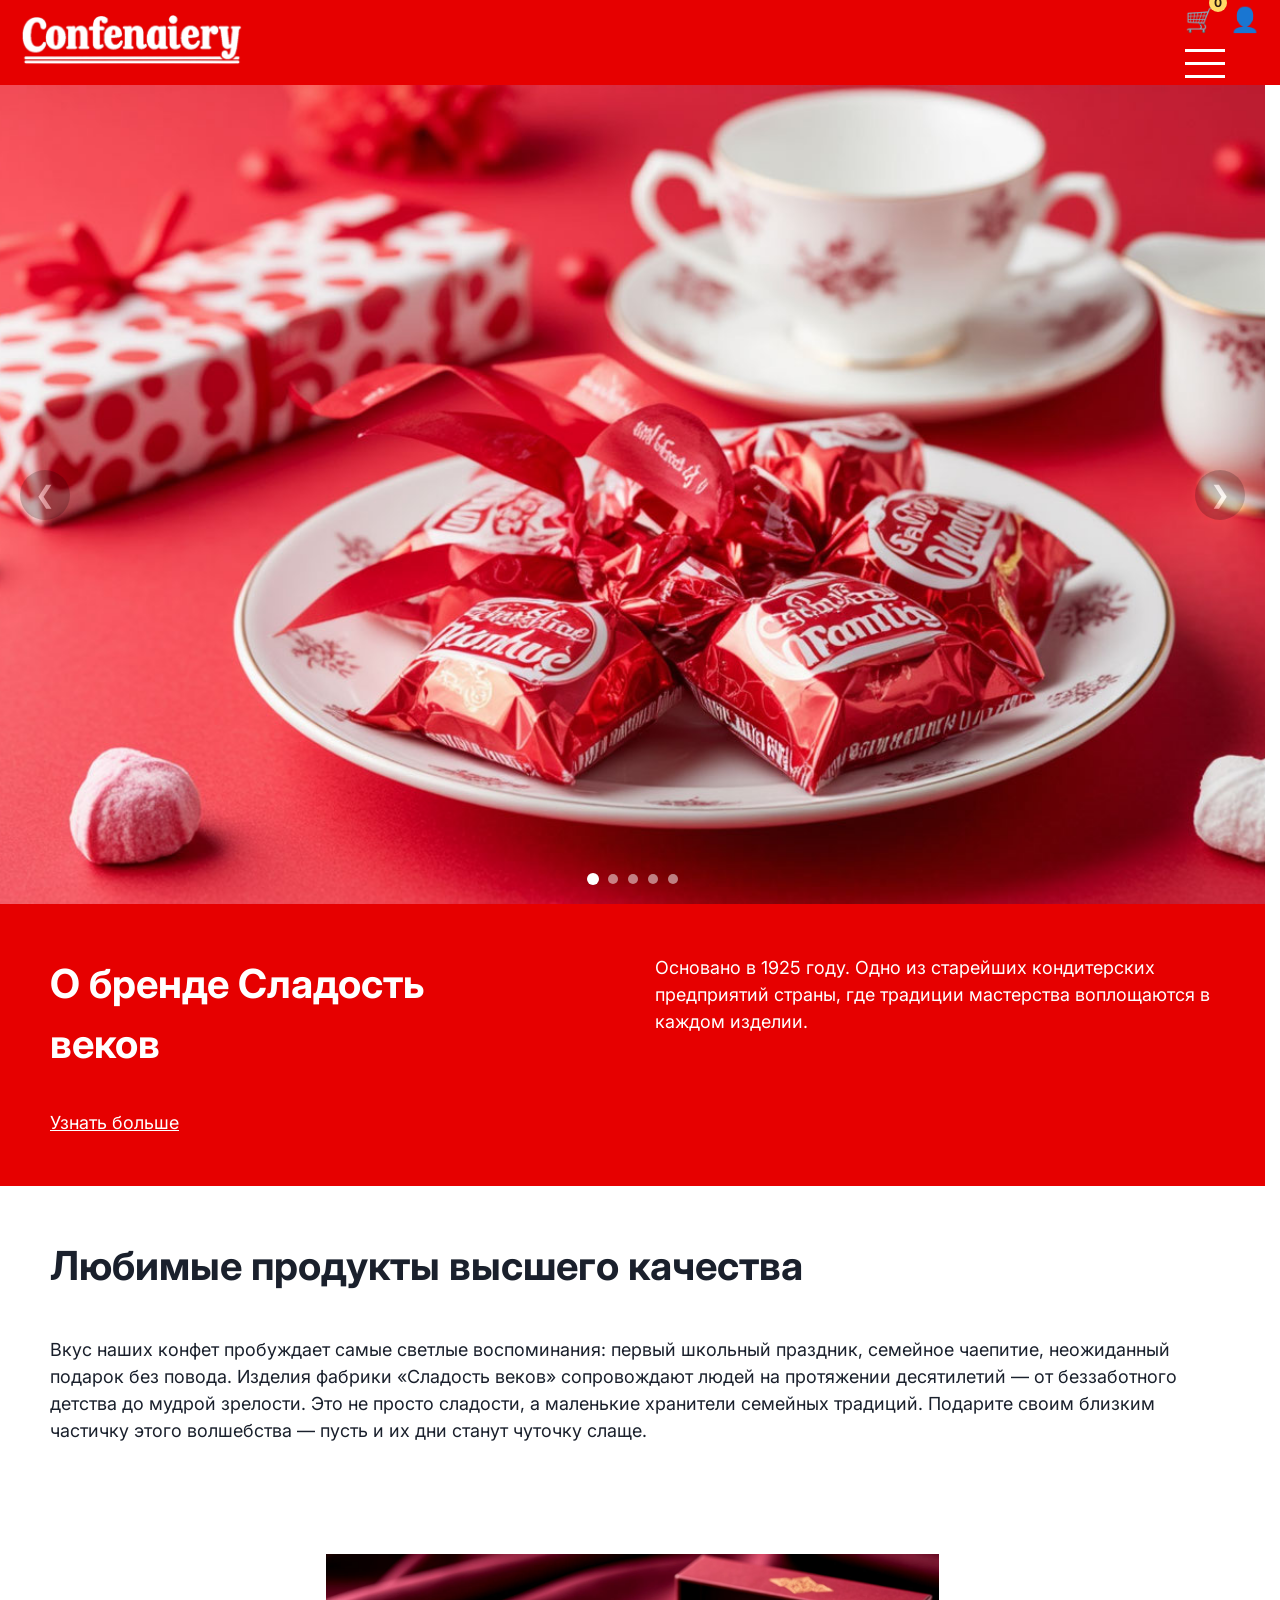
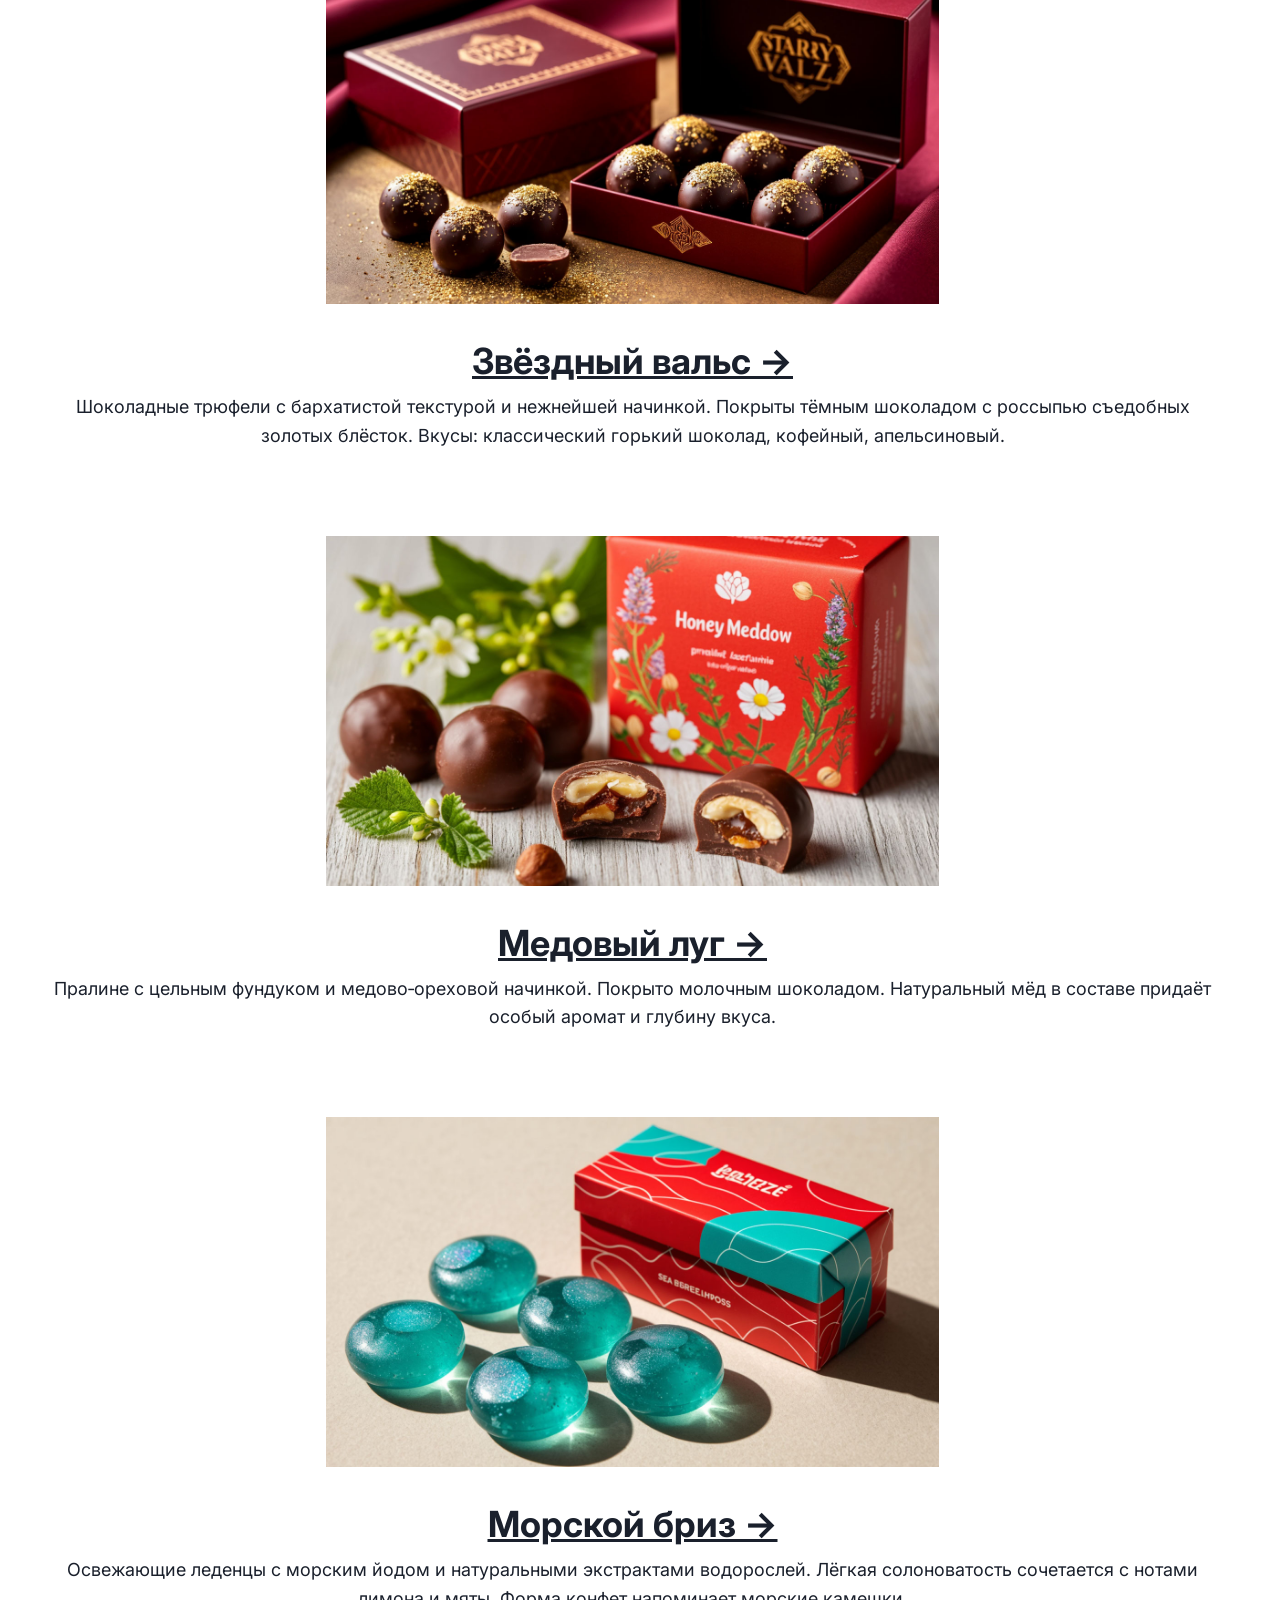
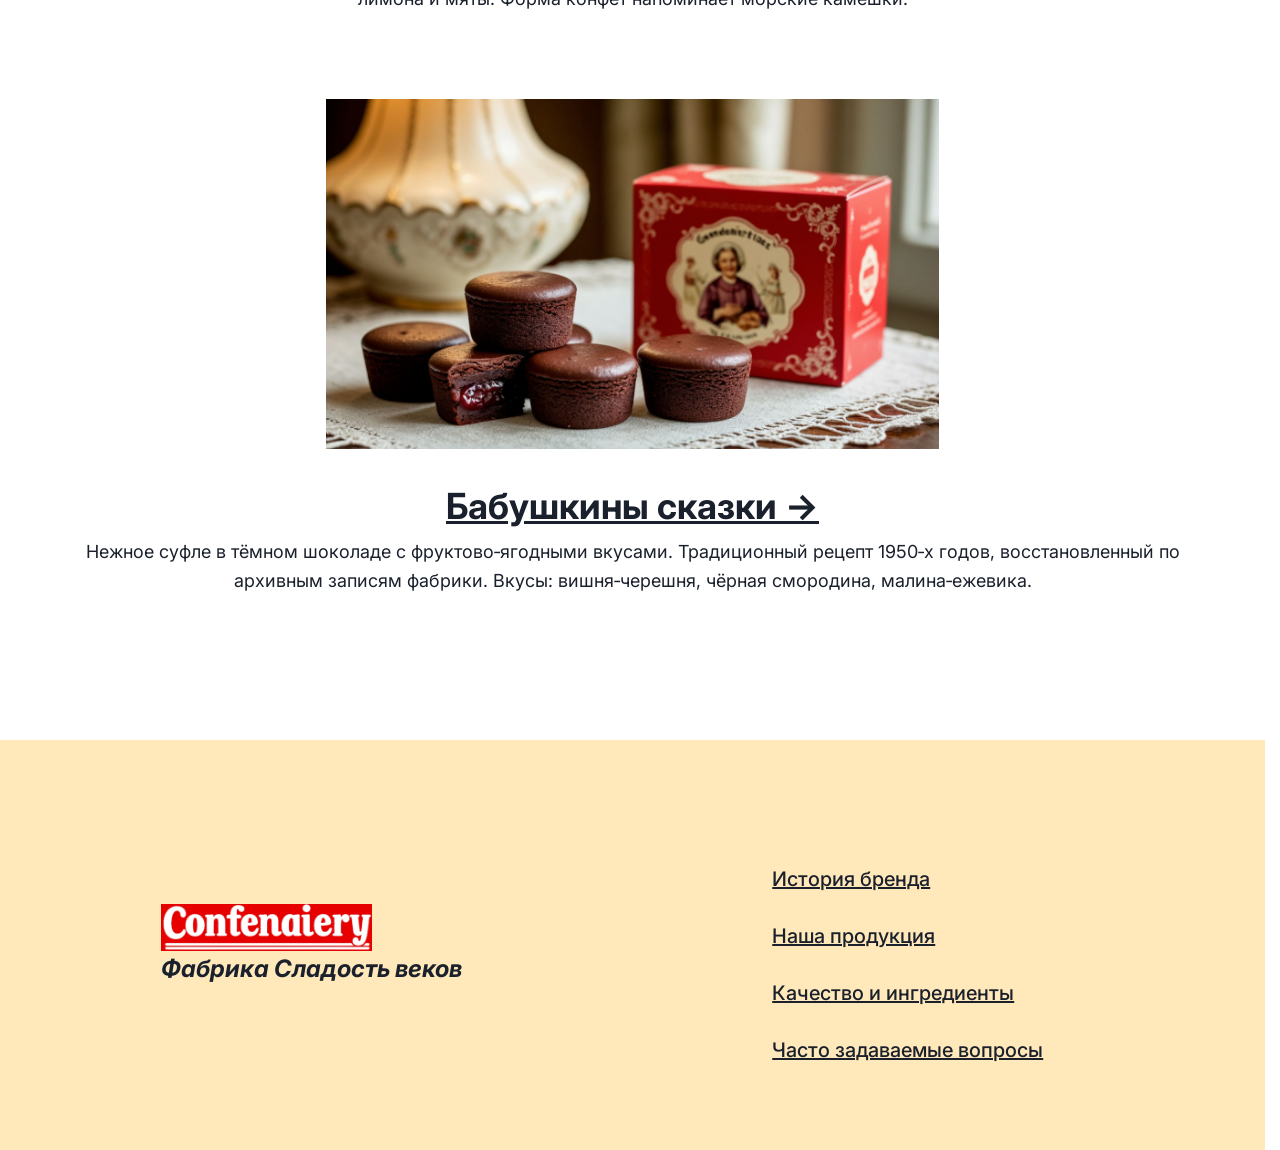
==== index.html @ 3de38904 "6" ====
<!DOCTYPE html>
<html lang="en">
<head>
    <meta charset="UTF-8">
    <meta name="viewport" content="width=device-width, initial-scale=1.0">
    <link rel="stylesheet" href="./styles.css">
    <title></title>
</head>
<body>
    <header>
        <div class="logo-container">
            <a class="header-logo" href="/">
                <img src="/img/logo.png">
            </a>
        </div>

        <div class="hd-right">
            <div class="hd-icons">
                <a href="/cart.html" class="hd-icon cart-icon">🛒<span class="cart-count" id="cartCount">0</span></a>
                <a href="/account.html" class="hd-icon account-icon">👤</a>
            </div>
            <div class="hd-burger">
                <span></span>
                <span></span>
                <span></span>
            </div>
        </div>
    </header>

    <div class="burger-menu">
        <div class="burger-container">
            <div class="burger-column">
                <ul>
                    <li><a href="brandHistory.html">История бренда</a></li>
                    <li><a href="products.html">Наша продукция</a></li>
                    <li><a href="qualityAndIngredients.html">Качество и ингредиенты</a></li>
                    <li><a href="FAQ.html">Часто задаваемые вопросы</a></li>
                </ul>

                <div class="divic">Продукты, любимые с детства</div>
            </div>
        </div>
    </div>

    

    <main class="content">
<!-- #region banner -->
        <div class="slider-container">
            <div class="slider-track">
                <div class="slide">
                    <img src="./img/main-banner/main-banner.jfif">
                </div>
                <div class="slide">
                    <img src="./img/main-banner/slide2.jfif">
                </div>
                <div class="slide">
                    <img src="./img/main-banner/slide3.jfif">
                </div>
                <div class="slide">
                    <img src="./img/main-banner/slide4.jfif">
                </div>
                <div class="slide">
                    <img src="./img/main-banner/slide5.jfif">
                </div>
            </div>
            
            <button class="slider-btn prev-btn">❮</button>
            <button class="slider-btn next-btn">❯</button>
            
            <div class="slider-dots">
                <span class="dot active"></span>
                <span class="dot"></span>
                <span class="dot"></span>
                <span class="dot"></span>
                <span class="dot"></span>
            </div>
        </div>
<!--#endregion -->

<!--#region brand info -->
        <section class="brand-info-section">
            <div class="brand-info-container">
                <div class="brand-info-left">
                    <H3>О бренде Сладость веков</H3>
                    <a href="brandHistory.html">Узнать больше</a> 
                </div>
                <div class="brand-info-right">
                    Основано в 1925 году. Одно из старейших кондитерских предприятий страны, где традиции мастерства воплощаются в каждом изделии.
                </div>
                   
            </div>
        </section>
<!--#endregion -->

<!--#region brand-lozung-section -->
        <section class="brand-lozung-section">
            <div class="brand-lozung-container">
                <H3>Любимые продукты высшего качества</H3>
                <div class="brand-lozung-text">
                    Вкус наших конфет пробуждает самые светлые воспоминания:
                    первый школьный праздник, семейное чаепитие,
                    неожиданный подарок без повода. Изделия фабрики
                    «Сладость веков» сопровождают людей на протяжении десятилетий
                     — от беззаботного детства до мудрой зрелости. 
                     Это не просто сладости, а маленькие хранители семейных традиций.
                      Подарите своим близким частичку этого волшебства — 
                      пусть и их дни станут чуточку слаще.
                </div>
            </div>
        </section>
<!--#endregion  -->
        
        <section class="products-section">
            <div class="products-container">
                
                <div class="product-item">
                    <div class="product-image">
                        <img src="./img/products/звездный_вальс.jfif">
                    </div>
                    <div class="product-content">
                        <h3><a href="/starryWaltz.html">Звёздный вальс →</a></h3>
                        <p>Шоколадные трюфели с бархатистой текстурой и нежнейшей начинкой.
                            Покрыты тёмным шоколадом с россыпью съедобных золотых блёсток. 
                            Вкусы: классический горький шоколад, кофейный, апельсиновый.</p>
                    </div>
                </div>
                
                <div class="product-item reverse">
                    <div class="product-image">
                        <img src="./img/products/медовый_луг.jfif">
                    </div>
                    <div class="product-content">
                        <h3><a href="/honeyMeadow.html">Медовый луг →</a></h3>
                        <p>Пралине с цельным фундуком и медово‑ореховой начинкой. 
                        Покрыто молочным шоколадом. Натуральный мёд в составе придаёт 
                        особый аромат и глубину вкуса.</p>
                    </div>
                </div>

                <div class="product-item">
                    <div class="product-image">
                        <img src="./img/products/морской_бриз.jfif">
                    </div>
                    <div class="product-content">
                        <h3><a href="/seaBreeze.html">Морской бриз →</a></h3>
                        <p>Освежающие леденцы с морским йодом и натуральными
                            экстрактами водорослей. Лёгкая солоноватость сочетается
                            с нотами лимона и мяты. Форма конфет напоминает морские камешки.</p>
                    </div>
                </div>

                <div class="product-item reverse">
                    <div class="product-image">
                        <img src="./img/products/бабушкины_сказки.jfif">
                    </div>
                    <div class="product-content">
                        <h3><a href="/grandmotherTales.html">Бабушкины сказки →</a></h3>
                        <p>Нежное суфле в тёмном шоколаде с фруктово‑ягодными вкусами.
                            Традиционный рецепт 1950‑х годов, восстановленный по архивным
                            записям фабрики. Вкусы: вишня‑черешня, чёрная смородина, малина‑ежевика.</p>
                    </div>
                </div>
            </div>
        </section>


    </main>
        
    <footer>
        <section class="footer-section">
            <div class="footer-container">
                <div class="left-column">
                    <div class="footer-info">
                        <img src="/img/logo.png">
                        Фабрика Сладость веков
                    </div>
                </div>
                <div class="right-column">
                    <div class="links">
                        <a href="brandHistory.html">История бренда</a>
                        <a href="products.html">Наша продукция</a>
                        <a href="qualityAndIngredients.html">Качество и ингредиенты</a>
                        <a href="FAQ.html">Часто задаваемые вопросы</a>
                    </div>
                </div>
            </div>
        </section>
    </footer>

    <script src="js/backToTop.js" type="module"></script>
    <script src="js/imageSlider.js" type="module"></script>
    <script src="js/burger.js" type="module"></script>

</body>
</html>
---- styles.css ----
/*#region[ rgba(255, 255, 255, 0.4) ] Базовая настройка */

@import url('https://fonts.googleapis.com/css2?family=Inter:ital,opsz,wght@0,14..32,100..900;1,14..32,100..900&display=swap');

/**
  Нормализация блочной модели
 */
*,
::before,
::after {
  box-sizing: border-box;
}

/**
  Убираем внутренние отступы слева тегам списков,
  у которых есть атрибут class
 */
:where(ul, ol):where([class]) {
  padding-left: 0;
}

/**
  Убираем внешние отступы body и двум другим тегам,
  у которых есть атрибут class
 */
body,
:where(blockquote, figure, fieldset):where([class]) {
  margin: 0;
}

/**
  Убираем внешние отступы вертикали нужным тегам,
  у которых есть атрибут class
 */
:where(
  h1,
  h2,
  h3,
  h4,
  h5,
  h6,
  p,
  ul,
  ol,
  dl
):where([class]) {
  margin-block: 0;
}

:where(dd[class]) {
  margin-left: 0;
}

:where(fieldset[class]) {
  padding: 0;
  border: none;
}

/**
  Убираем стандартный маркер маркированному списку,
  у которого есть атрибут class
 */
:where(ul[class]) {
  list-style: none;
}

:where(address[class]) {
  font-style: normal;
}

/**
  Обнуляем вертикальные внешние отступы параграфа,
  объявляем локальную переменную для внешнего отступа вниз,
  чтобы избежать взаимодействие с более сложным селектором
 */
p {
  --paragraphMarginBottom: 24px;

  margin-block: 0;
}

/**
  Внешний отступ вниз для параграфа без атрибута class,
  который расположен не последним среди своих соседних элементов
 */
p:where(:not([class]):not(:last-child)) {
  margin-bottom: var(--paragraphMarginBottom);
}


/**
  Упрощаем работу с изображениями и видео
 */
img,
video {
  display: block;
  max-width: 100%;
  height: auto;
}

/**
  Наследуем свойства шрифт для полей ввода
 */
input,
textarea,
select,
button {
  font: inherit;
}

html {
  /**
    Пригодится в большинстве ситуаций
    (когда, например, нужно будет "прижать" футер к низу сайта)
   */
  height: 100%;
  /**
    Убираем скачок интерфейса по горизонтали
    при появлении / исчезновении скроллбара
   */
  scrollbar-gutter: stable;
  /**
    Плавный скролл
   */
  scroll-behavior: smooth;
}

body {
  /**
    Пригодится в большинстве ситуаций
    (когда, например, нужно будет "прижать" футер к низу сайта)
   */
  min-height: 100%;
  /**
    Унифицированный интерлиньяж
   */
  line-height: 1.5;

  

  /* ФУТЕР К НИЗУ FOOTER */
  margin: 0;
  padding: 0;
  display: flex;
  flex-direction: column;

  padding-top: 85px;
}

/* ФУТЕР К НИЗУ FOOTER */
.content {
    flex: 1; /* Занимает всё доступное пространство между header и footer */
}

/**
  Нормализация высоты элемента ссылки при его инспектировании в DevTools
 */
a:where([class]) {
  display: inline-flex;
}

/**
  Курсор-рука при наведении на элемент
 */
button,
label {
  cursor: pointer;
}

/**
  Убирает серую подсветку при тапе на мобильных устройствах (iOS/Android)
 */
button {
  -webkit-tap-highlight-color: transparent;
}

/**
  Приводим к единому цвету svg-элементы
  (за исключением тех, у которых уже указан
  атрибут fill со значением 'none' или начинается с 'url')
 */
:where([fill]:not(
  [fill="none"],
  [fill^="url"]
)) {
  fill: currentColor;
}

/**
  Приводим к единому цвету svg-элементы
  (за исключением тех, у которых уже указан
  атрибут stroke со значением 'none')
 */
:where([stroke]:not(
  [stroke="none"],
  [stroke^="url"]
)) {
  stroke: currentColor;
}

/**
  Чиним баг задержки смены цвета при взаимодействии с svg-элементами
 */
svg * {
  transition-property: fill, stroke;
}

/**
  Приведение рамок таблиц в классический 'collapse' вид
 */
:where(table) {
  border-collapse: collapse;
  border-color: currentColor;
}

/**
  Удаляем все анимации и переходы для людей,
  которые предпочитают их не использовать
 */
@media (prefers-reduced-motion: reduce) {
  *,
  ::before,
  ::after {
    animation-duration: 0.01ms !important;
    animation-iteration-count: 1 !important;
    transition-duration: 0.01ms !important;
    scroll-behavior: auto !important;
  }
}

:root {
    --color-white: #ffffff;
    --color-red: #E60000;
    --color-yellow: #FFE8BA;
    --color-dark: #1A202C;

    --font-family-base: 'Inter', sans-serif;

    --input-height: 65px;

    --container-width: 1400px;
    --container-padding-x: 15px;

    --transition-duration: 0.2s; 
}   

.visually-hidden {
  position: absolute !important;
  width: 1px !important;
  height: 1px !important;
  margin: -1px !important;
  border: 0 !important;
  padding: 0 !important;
  white-space: nowrap !important;
  clip-path: inset(100%) !important;
  clip: rect(0 0 0 0) !important;
  overflow: hidden !important;
}

body {
    font-family: var(--font-family-base);
    font-size: 16px;
}

.container {
    max-width: calc(var(--container-width) + var(--container-padding-x) * 2);
    margin-inline: auto;
    padding-inline: var(--container-padding-x);
}
/*#endregion */

/*#region header */


header {
  height: 85px;
  background-color: var(--color-red);
  display: flex;
  justify-content: space-between;
  align-items: center;
  padding: 20px;
  /* position: relative; */
  z-index: 15;
  position: fixed;
  top: 0;
  left: 0;
  width: 100%;
}

.logo-container{
  display: flex;
  justify-content: center;
  align-items: center;
  flex-shrink: 0;
}

.logo-container img{
  height: 50px;
  width: auto;
}

.hd-right
.hd-burger{
  width: 40px;
  height: 40px;
  display: flex;
  align-items: center;
  justify-content: center;
  flex-direction: column;
  gap: 10px;
  flex-shrink: 0;
}

.hd-burger span{
  position: relative;
  background: var(--color-white);
  height: 3px;
  width: 100%;
  top: 0;
  transition: all 0.5s cubic-bezier(0.68, -0.55, 0.265, 1.55);
}

.burger-menu{
    position: fixed;
    left: 0;
    top: 0;
    width: 100%;
    background-color: var(--color-red);
    z-index: 10;
    transform: translateY(-100%);
    opacity: 0;
    visibility: hidden;
    transition: all .5s ease;
    height: 692px;
    align-content: center;
}

.burger-menu.active {
    opacity: 1;
    visibility: visible;
    transform: translateY(0);
}

.hd-burger.active span:nth-child(1) {
    transform: translateY(13px) rotate(45deg);
}

.hd-burger.active span:nth-child(2) {
    opacity: 0;
    transform: scaleX(0);
}

.hd-burger.active span:nth-child(3) {
    transform: translateY(-13px) rotate(-45deg);
}

.burger-container{
    display: flex;
    justify-content: center;
    width: 100%;
}

.burger-column{
    text-decoration: none;
    display: block;
    text-align: center;
    justify-content: center;
}

.burger-column ul{
    padding: 0;
    margin: 0;
}

.burger-column li{
    font-size: 24px;
    color: var(--color-white);
    list-style: none;
    margin-bottom: 20px;
    width: 100%;
    padding-left: 50px;
    padding-right: 50px;
}

.burger-column a{
    color: var(--color-white);
    text-decoration: none;
    display: block;
    width: 100%;
    font-weight: 700;
}

.divic{
    font-size: 14px;
    margin-top: 50px;
    font-weight: 500;
    color: var(--color-white);
    text-transform: uppercase;
}

.hd-icons {
    display: flex;
    gap: 15px;
    align-items: center;
}
.hd-icon {
    position: relative;
    font-size: 24px;
    text-decoration: none;
    color: white;
}
.cart-count {
    position: absolute;
    top: -8px;
    right: -12px;
    background: #ffd966;
    color: #2c1810;
    font-size: 12px;
    font-weight: bold;
    border-radius: 50%;
    width: 18px;
    height: 18px;
    display: flex;
    align-items: center;
    justify-content: center;
}

/*#region account */
.account-page .container, .cart-page .container {
    max-width: 1200px;
    margin: 100px auto 40px;
    padding: 20px;
    background: white;
    border-radius: 16px;
    box-shadow: 0 2px 10px rgba(0,0,0,0.1);
}
.tabs {
    display: flex;
    gap: 20px;
    margin-bottom: 20px;
    border-bottom: 1px solid #ddd;
}
.tab-btn {
    background: none;
    border: none;
    padding: 10px 20px;
    font-size: 1.1rem;
    cursor: pointer;
}
.tab-btn.active {
    border-bottom: 2px solid #a3222f;
    color: #a3222f;
}
.tab-content {
    display: none;
}
.tab-content.active {
    display: block;
}
form input {
    width: 100%;
    padding: 10px;
    margin: 10px 0;
    border: 1px solid #ccc;
    border-radius: 8px;
}
/* Корзина */
.cart-table {
    width: 100%;
    border-collapse: collapse;
}
.cart-table th, .cart-table td {
    padding: 12px;
    text-align: left;
    border-bottom: 1px solid #eee;
}
.cart-qty {
    width: 70px;
    padding: 5px;
}
.cart-summary {
    margin-top: 30px;
    padding: 20px;
    background: #f9f3e8;
    border-radius: 12px;
    text-align: right;
}
.summary-row {
    margin: 8px 0;
}
.total-row {
    font-size: 1.4rem;
    font-weight: bold;
    color: #a3222f;
}
.checkout-btn {
    background: #a3222f;
    color: white;
    border: none;
    padding: 12px 30px;
    border-radius: 40px;
    font-size: 1rem;
    cursor: pointer;
    margin-top: 15px;
}
/*#region */

/*#endregion */




/*#region footer */
.footer-section {
  margin: 0 auto;
  min-height: 410px;
  background-color: var(--color-yellow);
  display: grid;
}

.footer-container {
  padding-left: 50px;
  padding-right: 50px;
  background-color: var(--color-black);
  display: flex;
  justify-content: space-between;
  gap: 84px;
}

.footer-info{
  color: var(--color-dark);
  font-size: 24px;
  font-style: italic;
  font-weight: 700;

}

.footer-info img{
  max-width: 211px;
  background-color: #E60000;
  background-blend-mode: multiply;
}

.left-column {
  flex: 1;
  text-align: center;
  display: flex;
  justify-content: center;
  align-items: center;
}

.right-column {
  flex: 1;
  text-align: left;
  margin-top: 40px;
  margin-bottom: 40px;
  margin-right: 36px;
  display: flex;
  justify-content: center;
  align-items: center;
}

.links {
  margin-top: 22px;
  display: flex;
  flex-direction: column;
}

.links a {
  color: var(--color-dark);
  font-size: 20px;
  margin-right: 20px;
  margin-top: 22px;
  font-weight: 500;
}

.links a:hover {
  text-decoration: none;
}

/*#endregion */

/*#region index.html */

/*#region main banner */

.slider-container {
    position: relative;
    width: 100%;
    height: 91vh;
    overflow: hidden;
    z-index: 1;
}

.slider-track {
    display: flex;
    height: 100%;
    transition: transform 0.9s ease-in-out;
    
}

.slide {
    min-width: 100%;
    height: 100%;
}

.slide img {
    width: 100%;
    height: 100%;
    object-fit: cover;
    object-position: center;
}

/* Кнопки навигации */
.slider-btn {
    position: absolute;
    top: 50%;
    transform: translateY(-50%);
    background: rgba(0, 0, 0, 0.5);
    color: white;
    border: none;
    font-size: 24px;
    padding: 12px 18px;
    cursor: pointer;
    border-radius: 50%;
    transition: background 0.3s ease;
    z-index: 2;
    
}

.slider-btn:hover {
    background: rgba(0, 0, 0, 0.8);
}

.prev-btn {
    left: 20px;
    height: 50px;
    width: 50px;
    display: flex;
    align-items: center;
    justify-content: center;
    opacity: .4;
}

.next-btn {
    right: 20px;
    height: 50px;
    width: 50px;
    display: flex;
    align-items: center;
    justify-content: center;
    opacity: .4;
}

/* Точки индикаторы */
.slider-dots {
    position: absolute;
    bottom: 20px;
    left: 50%;
    transform: translateX(-50%);
    display: flex;
    gap: 10px;
    z-index: 2;
}

.dot {
    width: 10px;
    height: 10px;
    background: rgba(255, 255, 255, 0.5);
    border-radius: 50%;
    cursor: pointer;
    transition: all 0.3s ease;
    
}

.dot.active {
    background: white;
    transform: scale(1.2);
    
}

/*#endregion */

/*#region brand-info */

.brand-info-section {
    min-height: 282px;
    background-color: var(--color-red);
    margin-top: 0;
}

.brand-info-container{
  color: var(--color-white);
  font-size: 18px;
  display: flex;
  padding: 50px;
  align-items: flex-start; /* Выравнивание по центру по вертикали */
  justify-content: center;
  gap: 150px; /* Отступ между колонками */
  margin: 0 auto;
}

.brand-info-left h3 {
    color: var(--color-white);
    font-size: 40px;
    margin: 0 0 35px 0;
}

.brand-info-left a {
    color: var(--color-white);
    font-size: 18px;
}

.brand-info-right{
  max-width: 560px;
  margin-top: 0;
  padding-top: 0;
}



/*#endregion */

/*#region brand-lozung-section */
  .brand-lozung-section{
    margin-top: 50px;
    margin-bottom: 50px;
    margin-left: 250px;
    margin-right: 250px;
    color: var(--color-dark);
  }

  .brand-lozung-section h3{
    font-size: 40px;
  }

  .brand-lozung-text{
    font-size: 18px;
  }
/*#endregion */

/*#region products-section */

.products-section {
    padding: 60px 0;
    background-color: var(--color-white);
}

.products-container {
    max-width: 1200px;
    margin: 0 auto;
    padding: 0 20px;

}

.product-item {
    display: flex;
    gap: 60px;
    align-items: center;
    margin-bottom: 35px;
}

/* Это ключевой стиль для чередования */
.product-item.reverse {
    flex-direction: row-reverse;
}

.product-image {
    flex: 1;
    overflow: hidden;
}

.product-image img {
    width: 100%;
    height: 400px;
    object-fit: cover;
    display: block;
}

.product-content {
    flex: 1;
}

.product-content h3,
  a {
    padding-top: 0;
    margin-top: 0;
    font-size: 36px;
    margin-bottom: 5px;
    color: var(--color-dark);
}



.product-content p {
    font-size: 18px;
    line-height: 1.6;
    margin-bottom: 50px;
    color: var(--color-dark);
}


/*#endregion  */

/*#region brandHistory.html */
.brand-history-section{
    margin: 20px 13.3vw 10px 13.3vw;
  }

  .brand-history-title{
    font-size: 40px;
    font-weight: 700;
    margin-bottom: 20px;
  }

  .brand-history-section h3{
    font-size: 24px;
    font-weight: 700;
  }

  .brand-history-section li{
    font-size: 16px;
  }
/*#endregion */

/*#region quality.html */
.quality-section{
    margin: 20px 13.3vw 10px 13.3vw;
    
  }

  .quality-section-title{
    font-size: 40px;
    font-weight: 700;
    margin-bottom: 20px;
    
  }

  .quality-section h3{
    font-size: 24px;
    font-weight: 700;
    
  }

  .quality-section li{
    font-size: 16px;
    
  }
/*#endregion */

/*#region candy.html*/
.candy-section {
    margin: 60px auto;
    max-width: 1400px;
    padding: 0 30px;
}

.candy-container {
    display: flex;
    gap: 60px;
    align-items: center;
    padding: 40px;
}

.candy-left {
    flex: 1;
    min-width: 0;
}

.candy-left img {
    width: 100%;
    height: auto;
    display: block;
}

.candy-right {
    flex: 1.2;
    min-width: 0;
}

.candy-section-title {
    font-size: 48px;
    font-weight: 800;
    margin-bottom: 30px;
    text-align: center;
    position: relative;
    padding-bottom: 20px;
    color: var(--color-dark);
}

.candy-description h3 {
    font-size: 28px;
    font-weight: 700;
    margin: 25px 0 15px 0;
    color: var(--color-dark);
}

.candy-description p {
    font-size: 16px;
    line-height: 1.8;
    margin-bottom: 20px;
    font-weight: 400;
    color: var(--color-dark);
}

.next-a{
  display: block;
  font-weight: 300;
  text-align: center;
  text-decoration: none;
}
/*#endregion */

/*#region media */
@media (max-width: 768px){
  /*#region brand-info */
  .brand-info-container {
    flex-direction: column;
    align-items: center; /* На мобильных центрируем */
    text-align: center;
    gap: 30px;
  }

  .brand-info-left h3 {
    margin: 0 0 10px 0;
  }
  /*#endregion */

  /*#region products-section */
    .product-image img {
        height: 280px;
    }
    
    .product-content h3 {
        font-size: 28px;
    }
    
    .product-content p {
        font-size: 16px;
    }
  /*#endregion */

  /*#region footer */
  .footer-container {
    display: block;
  }

  .footer-info{
    padding-top: 26px;
    font-size: 24px;
    text-align: left;
    margin-left: 20px;
  }

  .links {
    text-align: left;
    margin-left: 20px;
  }

  .links a {
    display: block;
    font-size: 18px;
    margin: 0;
    padding: 0;

  }

  /*#endregion */

  /*#region brandhistory */
  .brand-history-section{
    margin: 15px;
  }
  /*#endregion */

  /*#region quality */
  .quality-section{
    margin: 15px;
  }
  /*#endregion */

  /*#region candy */
.candy-section {
      margin: 30px auto;
      padding: 0 20px;
  }
  
  .candy-container {
      flex-direction: column;
      gap: 30px;
      padding: 25px;
  }
  
  .candy-section-title {
      font-size: 32px;
  }
  
  .candy-description h3 {
      font-size: 22px;
      margin-top: 20px;
  }
  
  .candy-description p {
      font-size: 15px;
      line-height: 1.6;
  }
  /*#endregion */
}

@media (max-width: 1304px){
  /*#region brand-info */
  .brand-lozung-section{
    margin: 50px;
  }
  /*#endregion */

  /*#region products-section */
  .product-item {
      flex-direction: column;
      gap: 30px;
      text-align: center;
  }

  .product-item.reverse {
      flex-direction: column;
      gap: 30px;
      text-align: center;
  }
  
  .product-image img {
      height: 350px;
  }
  /*#endregion */

  /*#region candy */
  .candy-section {
        max-width: 1600px;
    }
    
    .candy-container {
        gap: 80px;
        padding: 60px;
    }
    
    .candy-section-title {
        font-size: 56px;
    }
    
    .candy-description p {
        font-size: 18px;
    }
/*#endregion */
}

@media (max-width: 920px){
  /*#region candy */
.candy-container {
  gap: 40px;
  padding: 30px;
}
  
.candy-section-title {
  font-size: 40px;
}
  
.candy-description h3 {
  font-size: 24px;
}
/*#endregion */
}
/*#endregion */
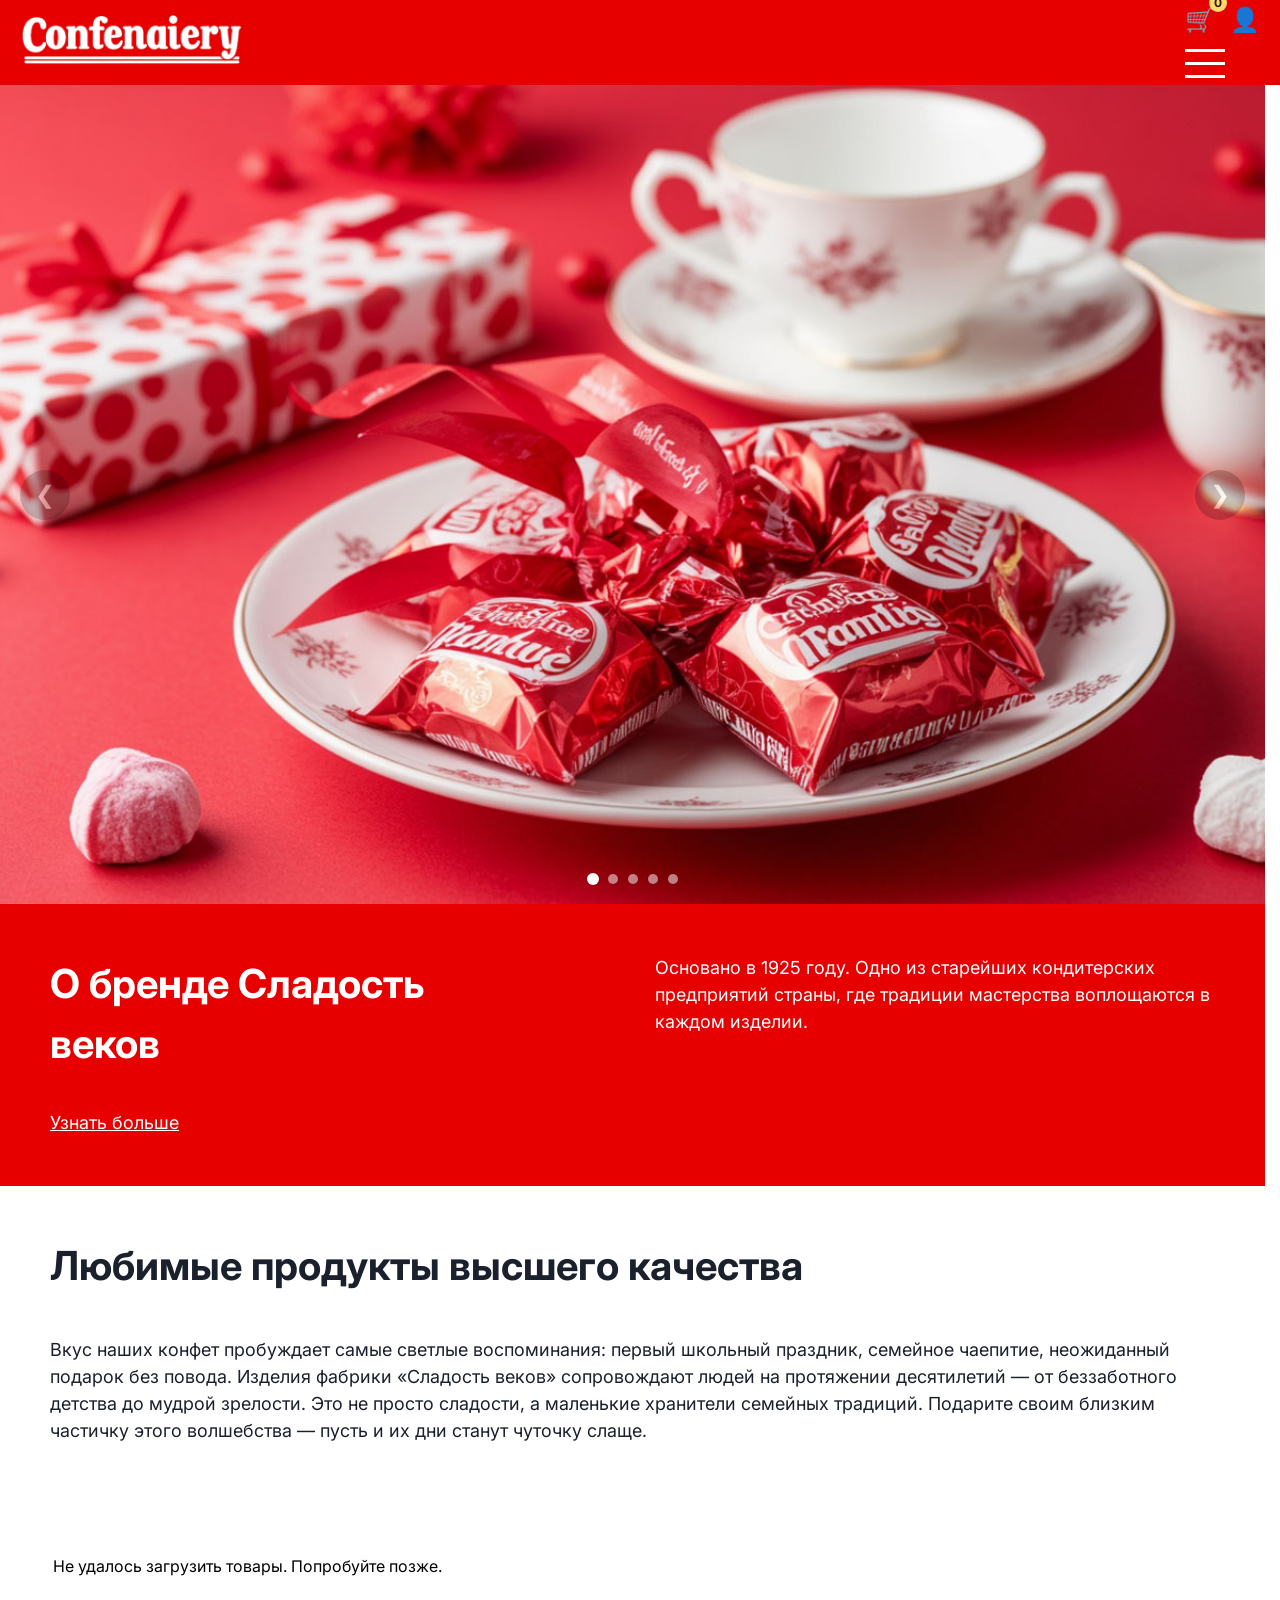
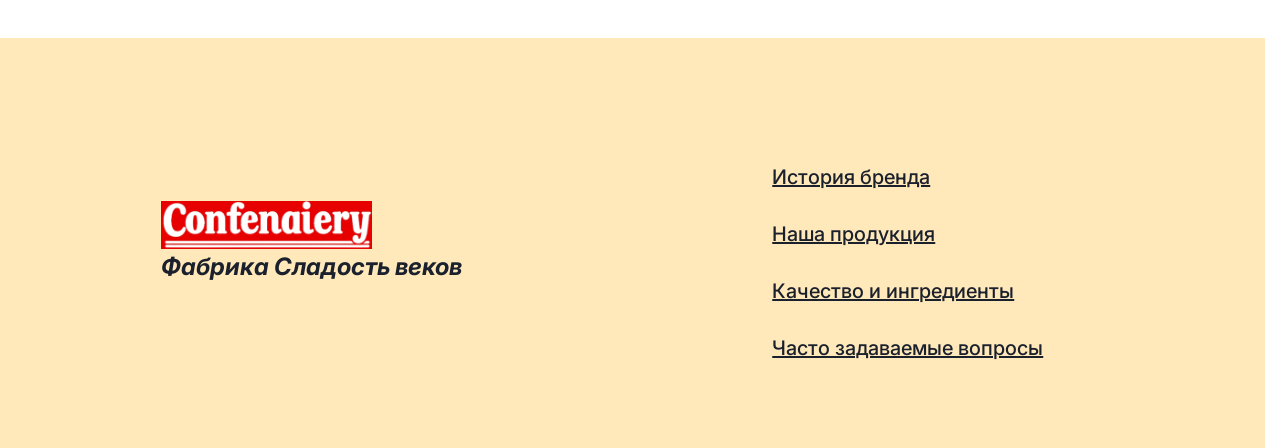
==== commit c1c5dcbf: "hz" ====
--- a/index.html
+++ b/index.html
@@ -4,7 +4,7 @@
     <meta charset="UTF-8">
     <meta name="viewport" content="width=device-width, initial-scale=1.0">
     <link rel="stylesheet" href="./styles.css">
-    <title></title>
+    <title>Сладость веков – Кондитерская фабрика</title>
 </head>
 <body>
     <header>
@@ -36,38 +36,23 @@
                     <li><a href="qualityAndIngredients.html">Качество и ингредиенты</a></li>
                     <li><a href="FAQ.html">Часто задаваемые вопросы</a></li>
                 </ul>
-
                 <div class="divic">Продукты, любимые с детства</div>
             </div>
         </div>
     </div>
 
-    
-
     <main class="content">
-<!-- #region banner -->
+        <!-- #region banner -->
         <div class="slider-container">
             <div class="slider-track">
-                <div class="slide">
-                    <img src="./img/main-banner/main-banner.jfif">
-                </div>
-                <div class="slide">
-                    <img src="./img/main-banner/slide2.jfif">
-                </div>
-                <div class="slide">
-                    <img src="./img/main-banner/slide3.jfif">
-                </div>
-                <div class="slide">
-                    <img src="./img/main-banner/slide4.jfif">
-                </div>
-                <div class="slide">
-                    <img src="./img/main-banner/slide5.jfif">
-                </div>
+                <div class="slide"><img src="./img/main-banner/main-banner.jfif"></div>
+                <div class="slide"><img src="./img/main-banner/slide2.jfif"></div>
+                <div class="slide"><img src="./img/main-banner/slide3.jfif"></div>
+                <div class="slide"><img src="./img/main-banner/slide4.jfif"></div>
+                <div class="slide"><img src="./img/main-banner/slide5.jfif"></div>
             </div>
-            
             <button class="slider-btn prev-btn">❮</button>
             <button class="slider-btn next-btn">❯</button>
-            
             <div class="slider-dots">
                 <span class="dot active"></span>
                 <span class="dot"></span>
@@ -76,9 +61,9 @@
                 <span class="dot"></span>
             </div>
         </div>
-<!--#endregion -->
+        <!--#endregion -->
 
-<!--#region brand info -->
+        <!-- #region brand info -->
         <section class="brand-info-section">
             <div class="brand-info-container">
                 <div class="brand-info-left">
@@ -88,12 +73,11 @@
                 <div class="brand-info-right">
                     Основано в 1925 году. Одно из старейших кондитерских предприятий страны, где традиции мастерства воплощаются в каждом изделии.
                 </div>
-                   
             </div>
         </section>
-<!--#endregion -->
+        <!--#endregion -->
 
-<!--#region brand-lozung-section -->
+        <!-- #region brand-lozung-section -->
         <section class="brand-lozung-section">
             <div class="brand-lozung-container">
                 <H3>Любимые продукты высшего качества</H3>
@@ -109,62 +93,14 @@
                 </div>
             </div>
         </section>
-<!--#endregion  -->
+        <!--#endregion  -->
         
+        <!-- ТОВАРЫ ЗАГРУЖАЮТСЯ ДИНАМИЧЕСКИ -->
         <section class="products-section">
-            <div class="products-container">
-                
-                <div class="product-item">
-                    <div class="product-image">
-                        <img src="./img/products/звездный_вальс.jfif">
-                    </div>
-                    <div class="product-content">
-                        <h3><a href="/starryWaltz.html">Звёздный вальс →</a></h3>
-                        <p>Шоколадные трюфели с бархатистой текстурой и нежнейшей начинкой.
-                            Покрыты тёмным шоколадом с россыпью съедобных золотых блёсток. 
-                            Вкусы: классический горький шоколад, кофейный, апельсиновый.</p>
-                    </div>
-                </div>
-                
-                <div class="product-item reverse">
-                    <div class="product-image">
-                        <img src="./img/products/медовый_луг.jfif">
-                    </div>
-                    <div class="product-content">
-                        <h3><a href="/honeyMeadow.html">Медовый луг →</a></h3>
-                        <p>Пралине с цельным фундуком и медово‑ореховой начинкой. 
-                        Покрыто молочным шоколадом. Натуральный мёд в составе придаёт 
-                        особый аромат и глубину вкуса.</p>
-                    </div>
-                </div>
-
-                <div class="product-item">
-                    <div class="product-image">
-                        <img src="./img/products/морской_бриз.jfif">
-                    </div>
-                    <div class="product-content">
-                        <h3><a href="/seaBreeze.html">Морской бриз →</a></h3>
-                        <p>Освежающие леденцы с морским йодом и натуральными
-                            экстрактами водорослей. Лёгкая солоноватость сочетается
-                            с нотами лимона и мяты. Форма конфет напоминает морские камешки.</p>
-                    </div>
-                </div>
-
-                <div class="product-item reverse">
-                    <div class="product-image">
-                        <img src="./img/products/бабушкины_сказки.jfif">
-                    </div>
-                    <div class="product-content">
-                        <h3><a href="/grandmotherTales.html">Бабушкины сказки →</a></h3>
-                        <p>Нежное суфле в тёмном шоколаде с фруктово‑ягодными вкусами.
-                            Традиционный рецепт 1950‑х годов, восстановленный по архивным
-                            записям фабрики. Вкусы: вишня‑черешня, чёрная смородина, малина‑ежевика.</p>
-                    </div>
-                </div>
+            <div class="products-container" id="productsContainer">
+                <div class="loading">Загрузка товаров...</div>
             </div>
         </section>
-
-
     </main>
         
     <footer>
@@ -191,6 +127,11 @@
     <script src="js/backToTop.js" type="module"></script>
     <script src="js/imageSlider.js" type="module"></script>
     <script src="js/burger.js" type="module"></script>
-
+    
+    <!-- Загрузка товаров -->
+    <script type="module">
+        import { loadProducts } from './js/loadProducts.js';
+        loadProducts('#productsContainer');
+    </script>
 </body>
 </html>
--- a/styles.css
+++ b/styles.css
@@ -909,6 +909,55 @@
   text-align: center;
   text-decoration: none;
 }
+
+
+.product-buy-block {
+    background: #fff8e8;
+    padding: 20px;
+    border-radius: 16px;
+    margin: 20px 0;
+    display: flex;
+    gap: 20px;
+    align-items: flex-end;
+    flex-wrap: wrap;
+}
+
+.quantity-selector {
+    display: flex;
+    flex-direction: column;
+    gap: 8px;
+}
+
+.quantity-selector label {
+    font-weight: 600;
+    color: #2c1810;
+}
+
+#productQuantity {
+    width: 100px;
+    padding: 10px;
+    border: 1px solid #ddd;
+    border-radius: 8px;
+    font-size: 16px;
+    text-align: center;
+}
+
+.add-to-cart-btn {
+    background: #a3222f;
+    color: white;
+    border: none;
+    padding: 10px 28px;
+    border-radius: 40px;
+    font-size: 16px;
+    font-weight: bold;
+    cursor: pointer;
+    transition: 0.2s;
+}
+
+.add-to-cart-btn:hover {
+    background: #7e1924;
+    transform: scale(1.02);
+}
 /*#endregion */
 
 /*#region media */
@@ -981,29 +1030,44 @@
 
   /*#region candy */
 .candy-section {
-      margin: 30px auto;
-      padding: 0 20px;
-  }
-  
-  .candy-container {
-      flex-direction: column;
-      gap: 30px;
-      padding: 25px;
-  }
-  
-  .candy-section-title {
-      font-size: 32px;
-  }
-  
-  .candy-description h3 {
-      font-size: 22px;
-      margin-top: 20px;
-  }
-  
-  .candy-description p {
-      font-size: 15px;
-      line-height: 1.6;
-  }
+    margin: 30px auto;
+    padding: 0 20px;
+}
+
+.candy-container {
+    flex-direction: column;
+    gap: 30px;
+    padding: 25px;
+}
+
+.candy-section-title {
+    font-size: 32px;
+}
+
+.candy-description h3 {
+    font-size: 22px;
+    margin-top: 20px;
+}
+
+.candy-description p {
+    font-size: 15px;
+    line-height: 1.6;
+}
+
+
+.product-detail {
+    flex-direction: column;
+    padding: 20px;
+    gap: 30px;
+}
+
+.product-detail-title {
+    font-size: 32px;
+}
+
+.price-current {
+    font-size: 28px;
+}
   /*#endregion */
 }
 
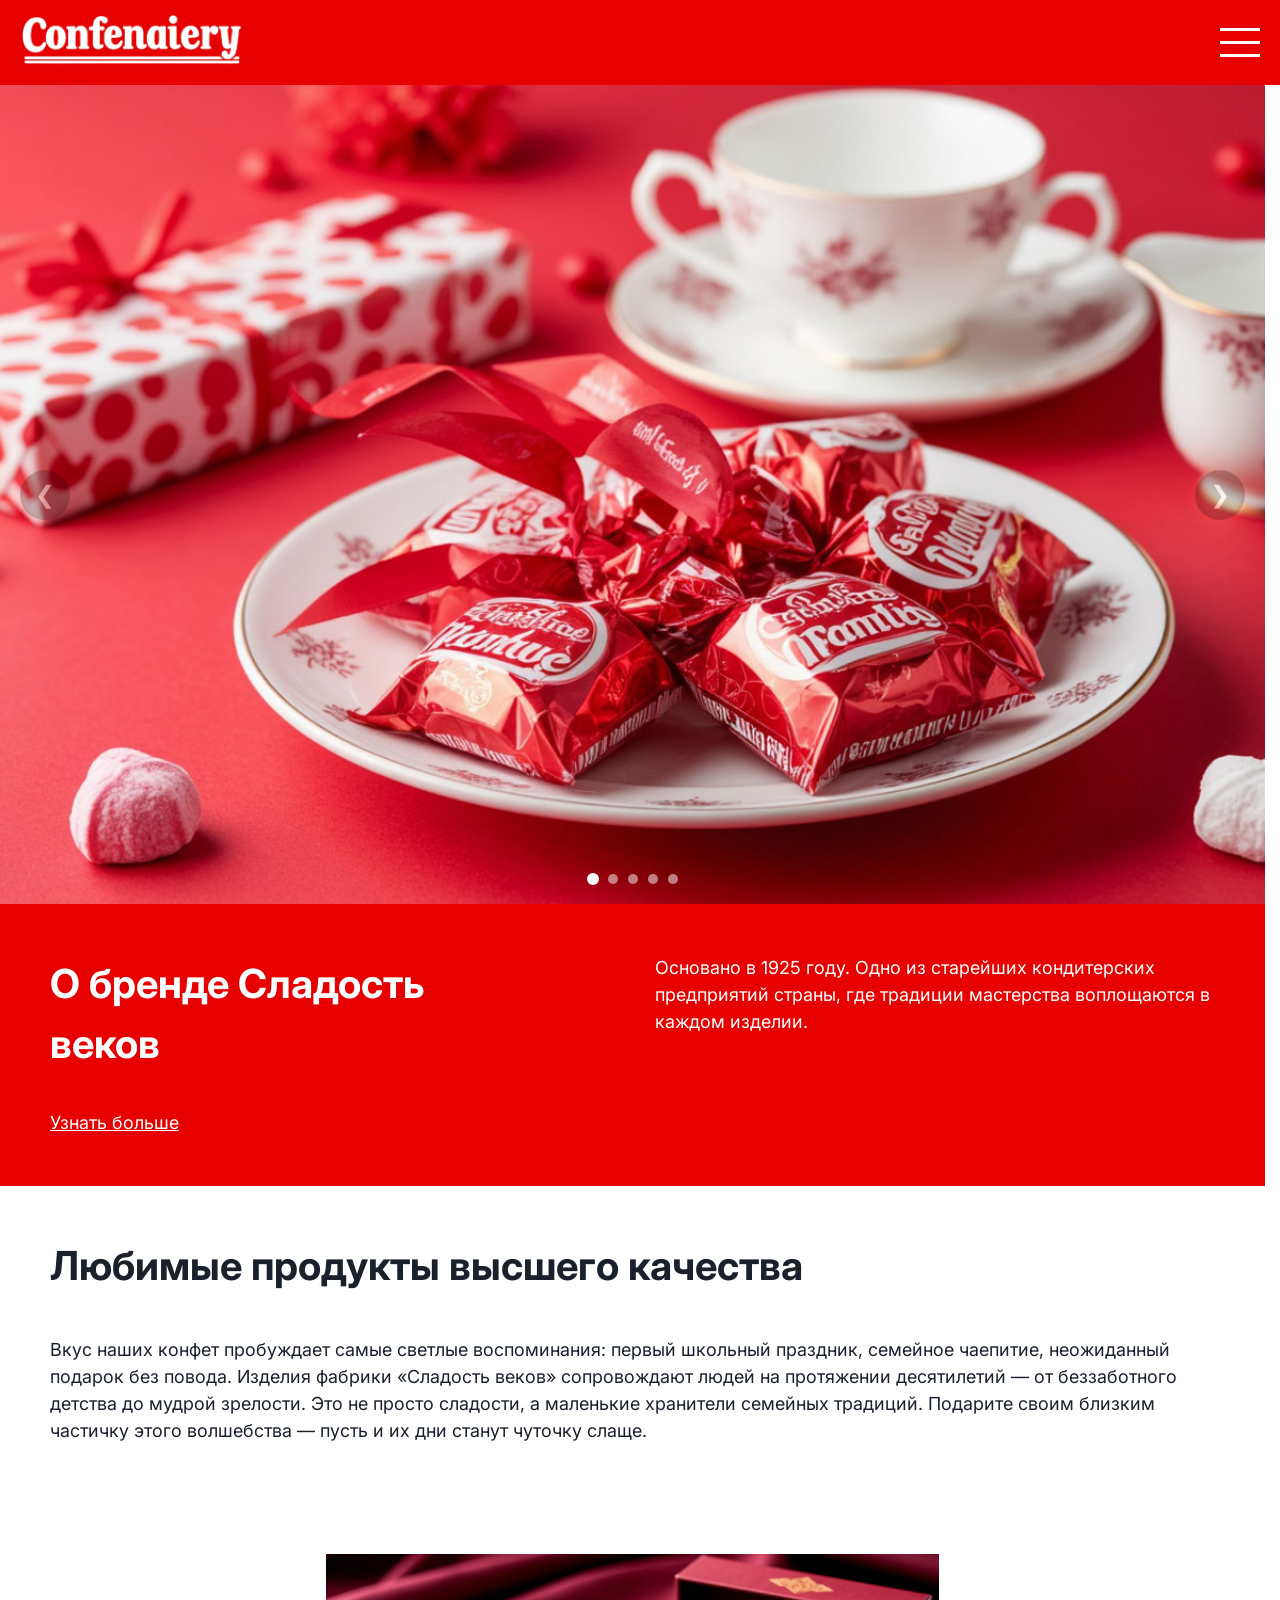
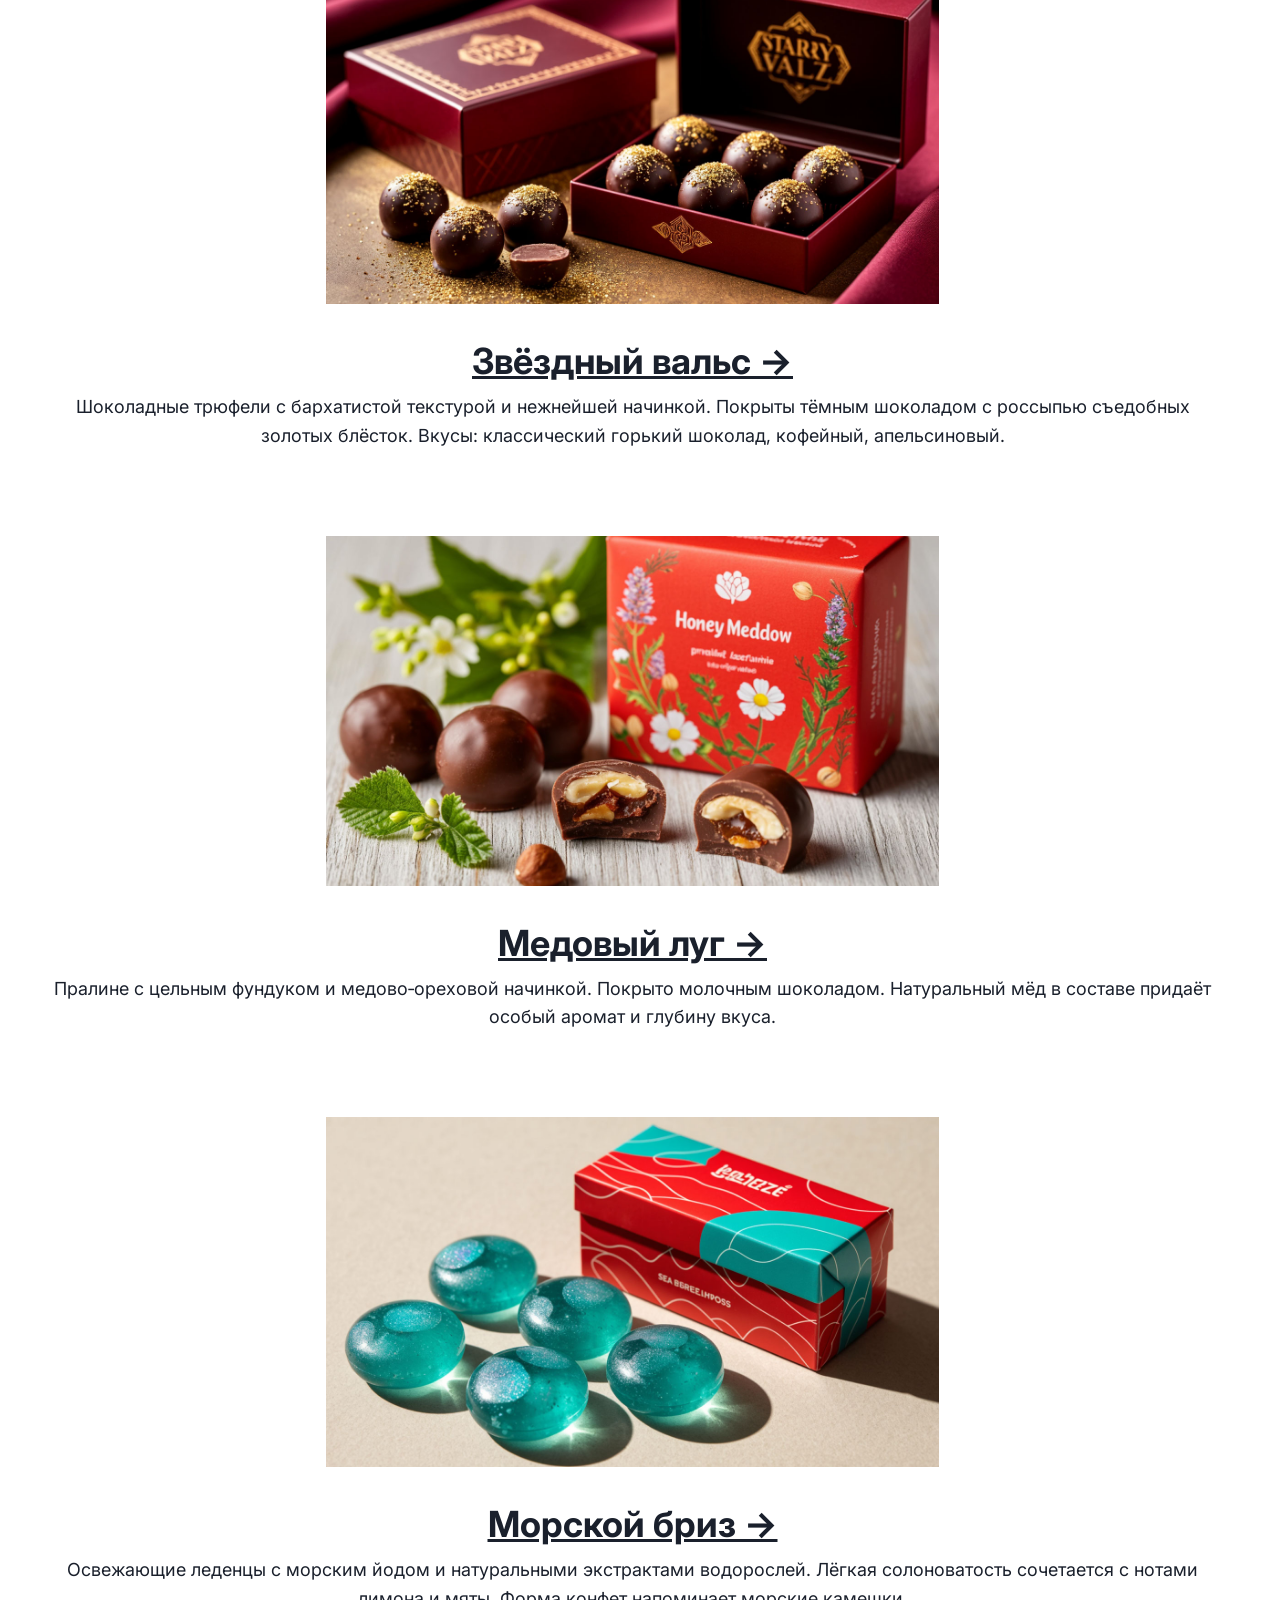
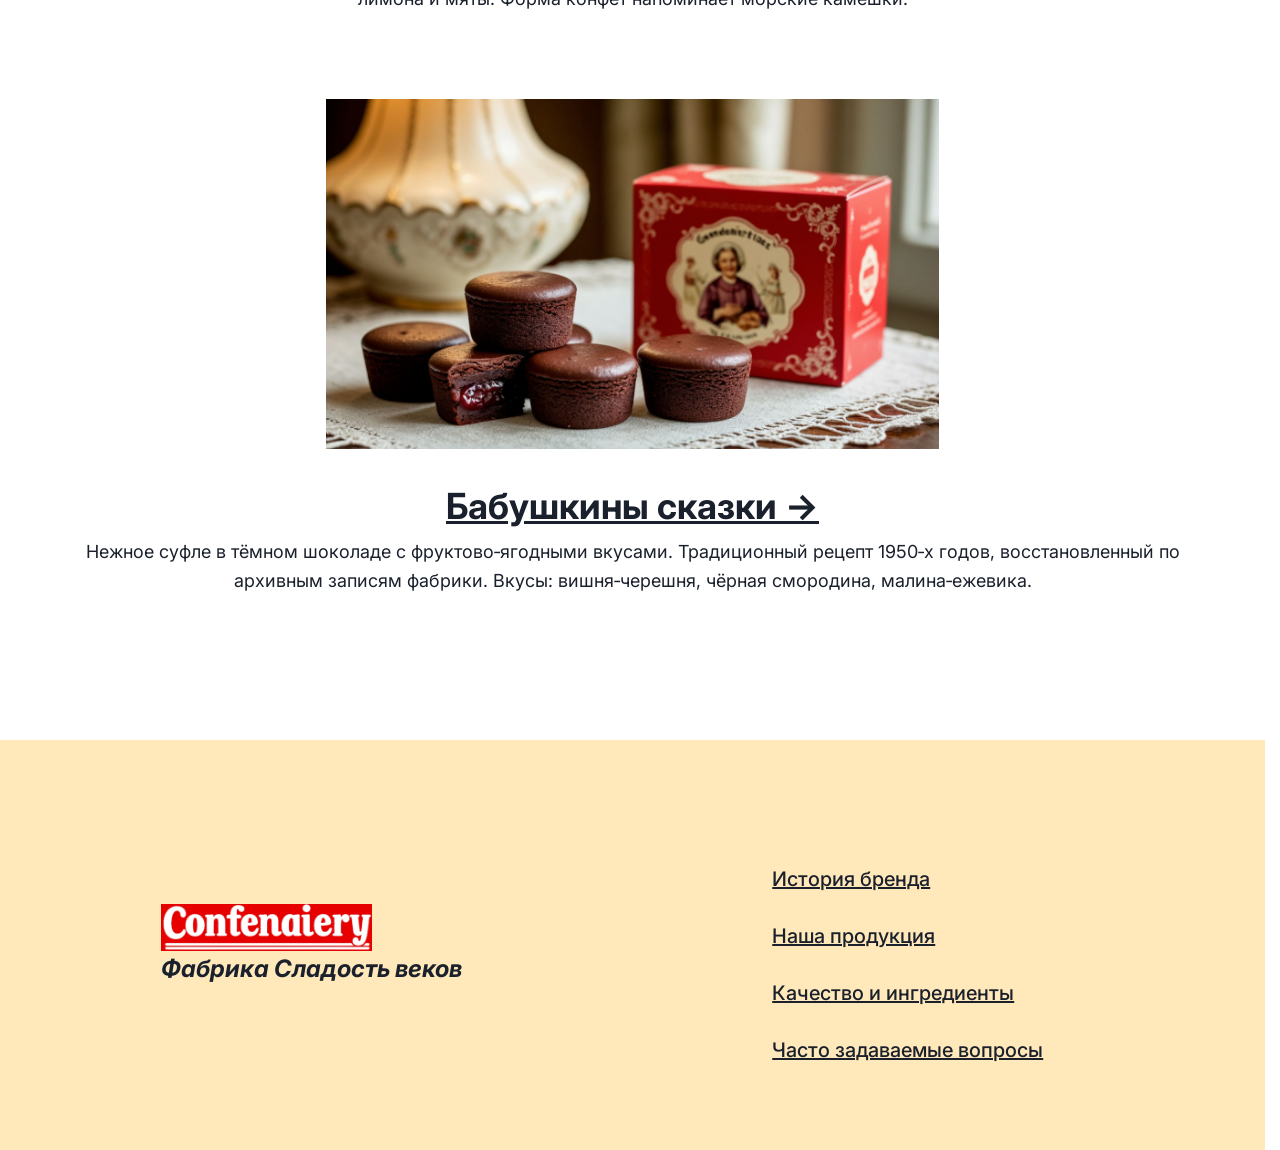
==== commit babf38b8: "adm" ====
--- a/index.html
+++ b/index.html
@@ -4,7 +4,7 @@
     <meta charset="UTF-8">
     <meta name="viewport" content="width=device-width, initial-scale=1.0">
     <link rel="stylesheet" href="./styles.css">
-    <title>Сладость веков – Кондитерская фабрика</title>
+    <title></title>
 </head>
 <body>
     <header>
@@ -15,10 +15,6 @@
         </div>
 
         <div class="hd-right">
-            <div class="hd-icons">
-                <a href="/cart.html" class="hd-icon cart-icon">🛒<span class="cart-count" id="cartCount">0</span></a>
-                <a href="/account.html" class="hd-icon account-icon">👤</a>
-            </div>
             <div class="hd-burger">
                 <span></span>
                 <span></span>
@@ -36,23 +32,38 @@
                     <li><a href="qualityAndIngredients.html">Качество и ингредиенты</a></li>
                     <li><a href="FAQ.html">Часто задаваемые вопросы</a></li>
                 </ul>
+
                 <div class="divic">Продукты, любимые с детства</div>
             </div>
         </div>
     </div>
 
+    
+
     <main class="content">
-        <!-- #region banner -->
+<!-- #region banner -->
         <div class="slider-container">
             <div class="slider-track">
-                <div class="slide"><img src="./img/main-banner/main-banner.jfif"></div>
-                <div class="slide"><img src="./img/main-banner/slide2.jfif"></div>
-                <div class="slide"><img src="./img/main-banner/slide3.jfif"></div>
-                <div class="slide"><img src="./img/main-banner/slide4.jfif"></div>
-                <div class="slide"><img src="./img/main-banner/slide5.jfif"></div>
+                <div class="slide">
+                    <img src="./img/main-banner/main-banner.jfif">
+                </div>
+                <div class="slide">
+                    <img src="./img/main-banner/slide2.jfif">
+                </div>
+                <div class="slide">
+                    <img src="./img/main-banner/slide3.jfif">
+                </div>
+                <div class="slide">
+                    <img src="./img/main-banner/slide4.jfif">
+                </div>
+                <div class="slide">
+                    <img src="./img/main-banner/slide5.jfif">
+                </div>
             </div>
+            
             <button class="slider-btn prev-btn">❮</button>
             <button class="slider-btn next-btn">❯</button>
+            
             <div class="slider-dots">
                 <span class="dot active"></span>
                 <span class="dot"></span>
@@ -61,9 +72,9 @@
                 <span class="dot"></span>
             </div>
         </div>
-        <!--#endregion -->
+<!--#endregion -->
 
-        <!-- #region brand info -->
+<!--#region brand info -->
         <section class="brand-info-section">
             <div class="brand-info-container">
                 <div class="brand-info-left">
@@ -73,11 +84,12 @@
                 <div class="brand-info-right">
                     Основано в 1925 году. Одно из старейших кондитерских предприятий страны, где традиции мастерства воплощаются в каждом изделии.
                 </div>
+                   
             </div>
         </section>
-        <!--#endregion -->
+<!--#endregion -->
 
-        <!-- #region brand-lozung-section -->
+<!--#region brand-lozung-section -->
         <section class="brand-lozung-section">
             <div class="brand-lozung-container">
                 <H3>Любимые продукты высшего качества</H3>
@@ -93,14 +105,62 @@
                 </div>
             </div>
         </section>
-        <!--#endregion  -->
+<!--#endregion  -->
         
-        <!-- ТОВАРЫ ЗАГРУЖАЮТСЯ ДИНАМИЧЕСКИ -->
         <section class="products-section">
-            <div class="products-container" id="productsContainer">
-                <div class="loading">Загрузка товаров...</div>
+            <div class="products-container">
+                
+                <div class="product-item">
+                    <div class="product-image">
+                        <img src="./img/products/звездный_вальс.jfif">
+                    </div>
+                    <div class="product-content">
+                        <h3><a href="/starryWaltz.html">Звёздный вальс →</a></h3>
+                        <p>Шоколадные трюфели с бархатистой текстурой и нежнейшей начинкой.
+                            Покрыты тёмным шоколадом с россыпью съедобных золотых блёсток. 
+                            Вкусы: классический горький шоколад, кофейный, апельсиновый.</p>
+                    </div>
+                </div>
+                
+                <div class="product-item reverse">
+                    <div class="product-image">
+                        <img src="./img/products/медовый_луг.jfif">
+                    </div>
+                    <div class="product-content">
+                        <h3><a href="/honeyMeadow.html">Медовый луг →</a></h3>
+                        <p>Пралине с цельным фундуком и медово‑ореховой начинкой. 
+                        Покрыто молочным шоколадом. Натуральный мёд в составе придаёт 
+                        особый аромат и глубину вкуса.</p>
+                    </div>
+                </div>
+
+                <div class="product-item">
+                    <div class="product-image">
+                        <img src="./img/products/морской_бриз.jfif">
+                    </div>
+                    <div class="product-content">
+                        <h3><a href="/seaBreeze.html">Морской бриз →</a></h3>
+                        <p>Освежающие леденцы с морским йодом и натуральными
+                            экстрактами водорослей. Лёгкая солоноватость сочетается
+                            с нотами лимона и мяты. Форма конфет напоминает морские камешки.</p>
+                    </div>
+                </div>
+
+                <div class="product-item reverse">
+                    <div class="product-image">
+                        <img src="./img/products/бабушкины_сказки.jfif">
+                    </div>
+                    <div class="product-content">
+                        <h3><a href="/grandmotherTales.html">Бабушкины сказки →</a></h3>
+                        <p>Нежное суфле в тёмном шоколаде с фруктово‑ягодными вкусами.
+                            Традиционный рецепт 1950‑х годов, восстановленный по архивным
+                            записям фабрики. Вкусы: вишня‑черешня, чёрная смородина, малина‑ежевика.</p>
+                    </div>
+                </div>
             </div>
         </section>
+
+
     </main>
         
     <footer>
@@ -124,14 +184,9 @@
         </section>
     </footer>
 
-    <script src="js/backToTop.js" type="module"></script>
-    <script src="js/imageSlider.js" type="module"></script>
-    <script src="js/burger.js" type="module"></script>
-    
-    <!-- Загрузка товаров -->
-    <script type="module">
-        import { loadProducts } from './js/loadProducts.js';
-        loadProducts('#productsContainer');
-    </script>
+    <script src="backToTop.js"></script>
+    <script src="imageSlider.js"></script>
+    <script src="burger.js"></script>
+
 </body>
 </html>
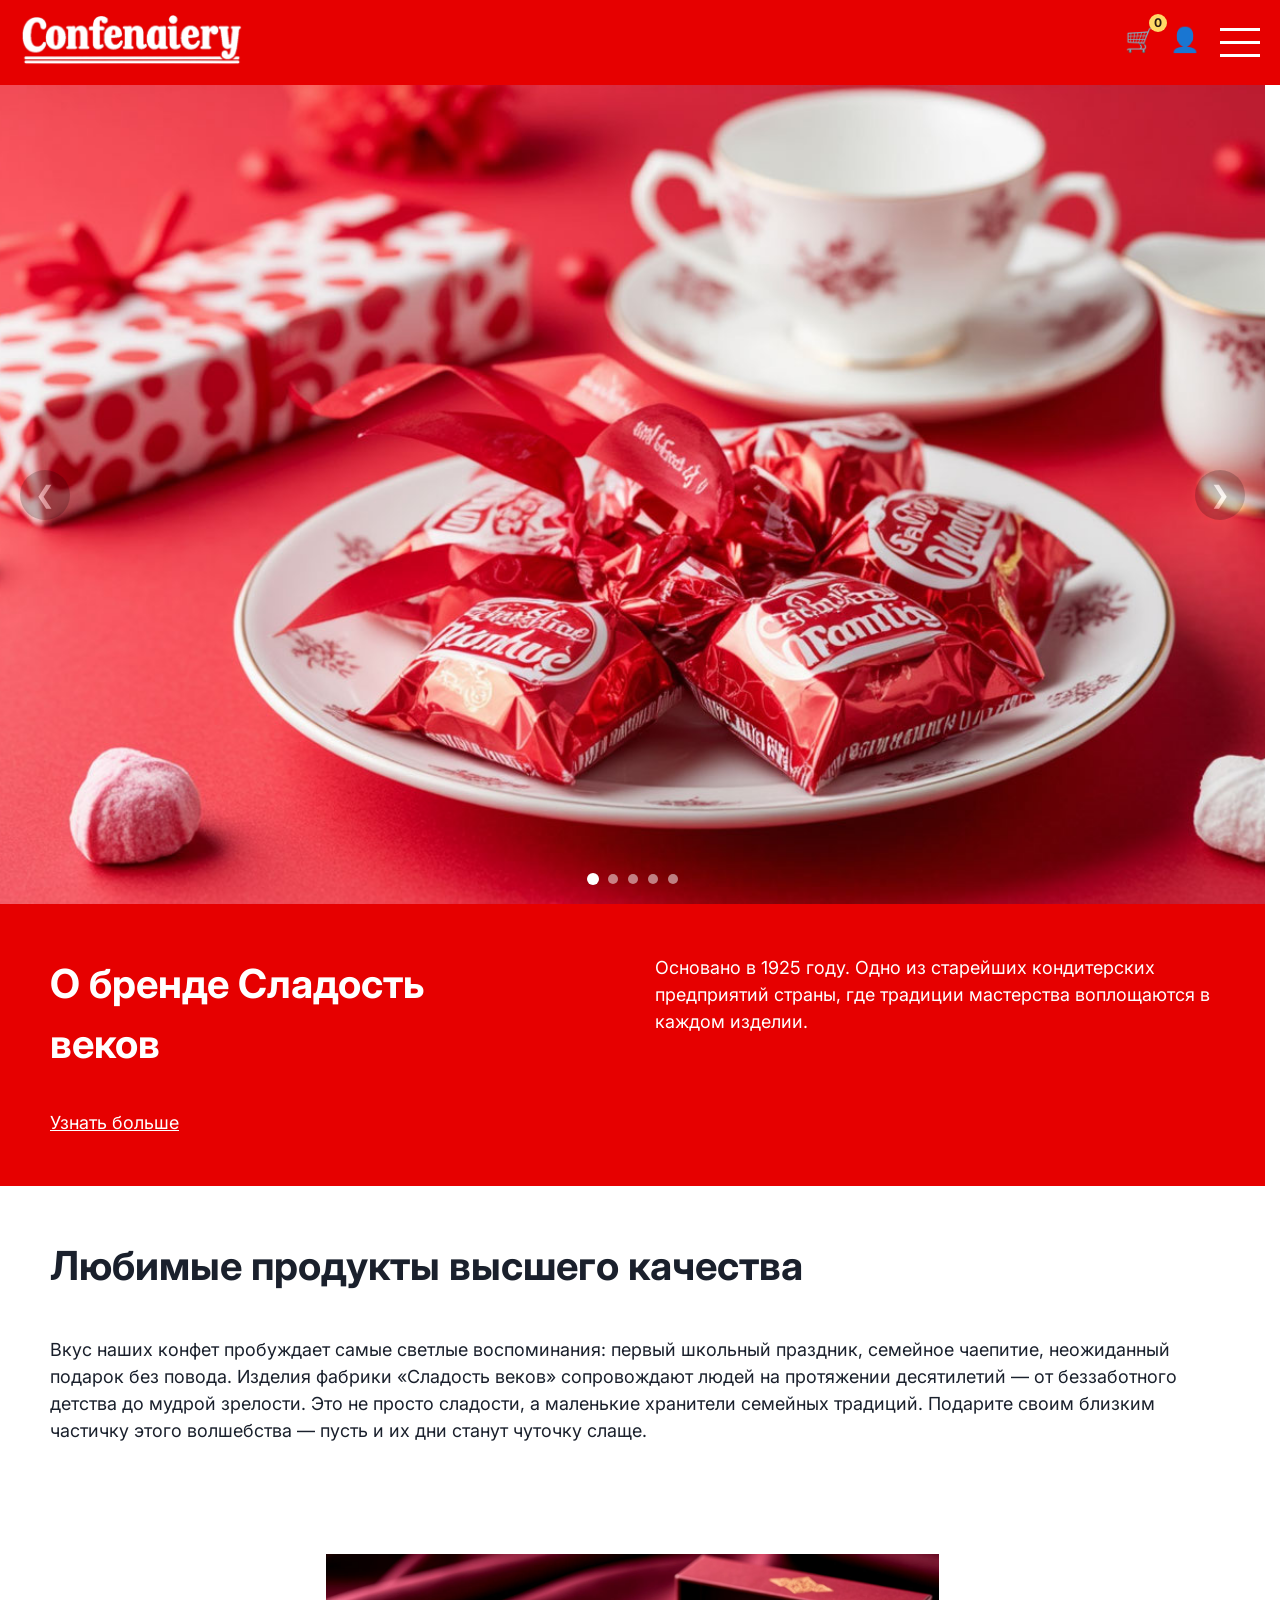
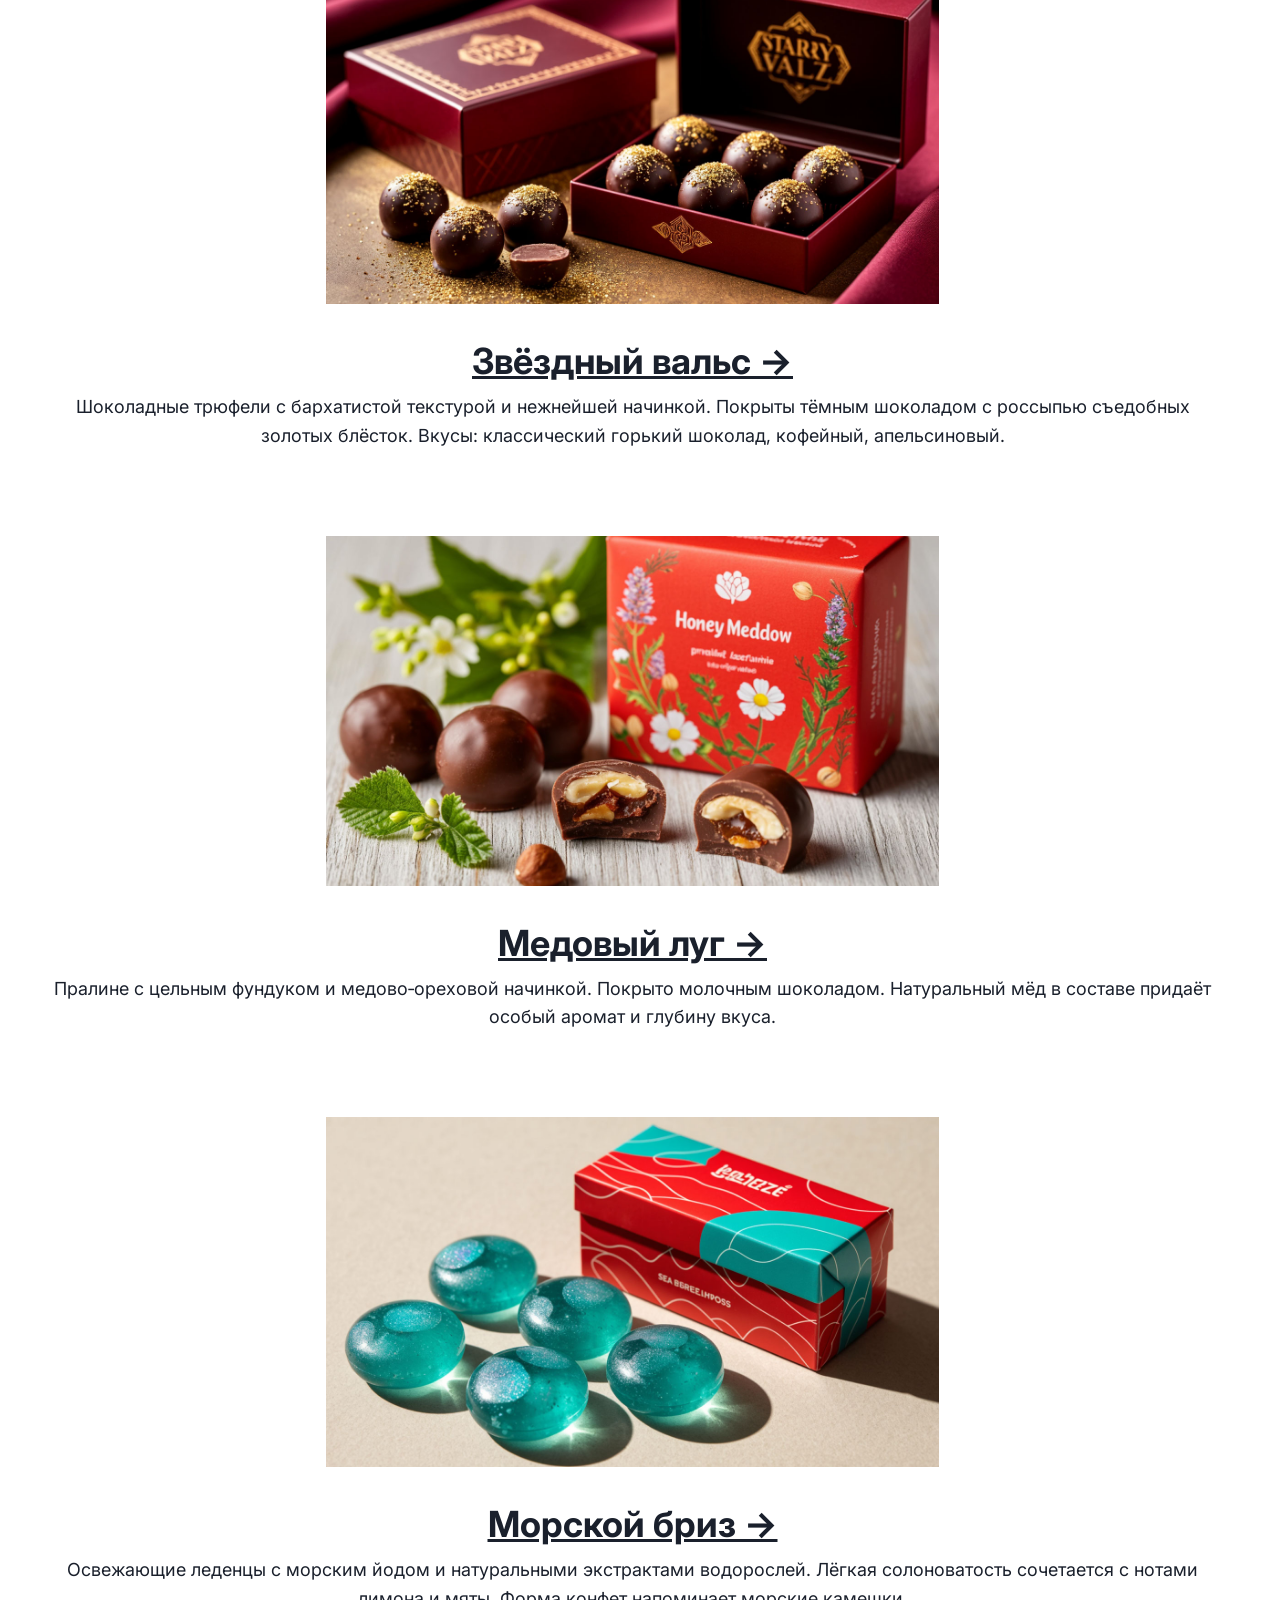
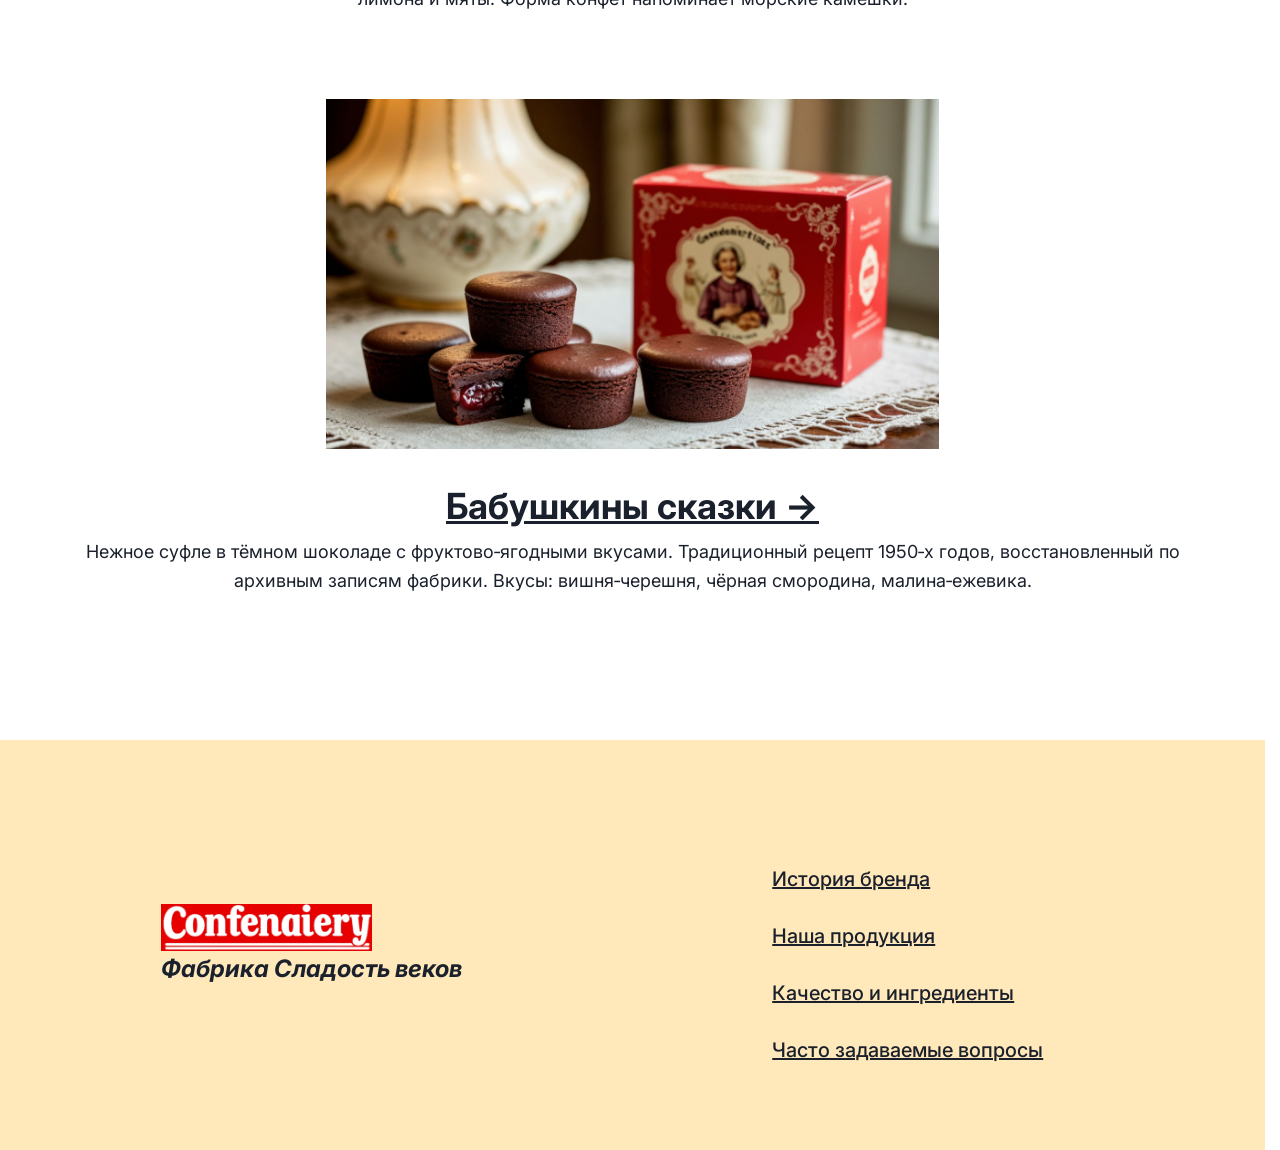
==== commit 3d010dd0: "header fix" ====
--- a/index.html
+++ b/index.html
@@ -7,7 +7,7 @@
     <title></title>
 </head>
 <body>
-    <header>
+    <!-- <header>
         <div class="logo-container">
             <a class="header-logo" href="/">
                 <img src="/img/logo.png">
@@ -36,7 +36,9 @@
                 <div class="divic">Продукты, любимые с детства</div>
             </div>
         </div>
-    </div>
+    </div> -->
+
+    <header></header>
 
     
 
@@ -184,6 +186,7 @@
         </section>
     </footer>
 
+    <script src="js/header.js" type="module"></script>
     <script src="backToTop.js"></script>
     <script src="imageSlider.js"></script>
     <script src="burger.js"></script>
--- a/styles.css
+++ b/styles.css
@@ -299,7 +299,13 @@
   width: auto;
 }
 
-.hd-right
+.hd-right{
+  display: flex;
+  align-items: center;
+  gap: 20px;
+}
+
+
 .hd-burger{
   width: 40px;
   height: 40px;
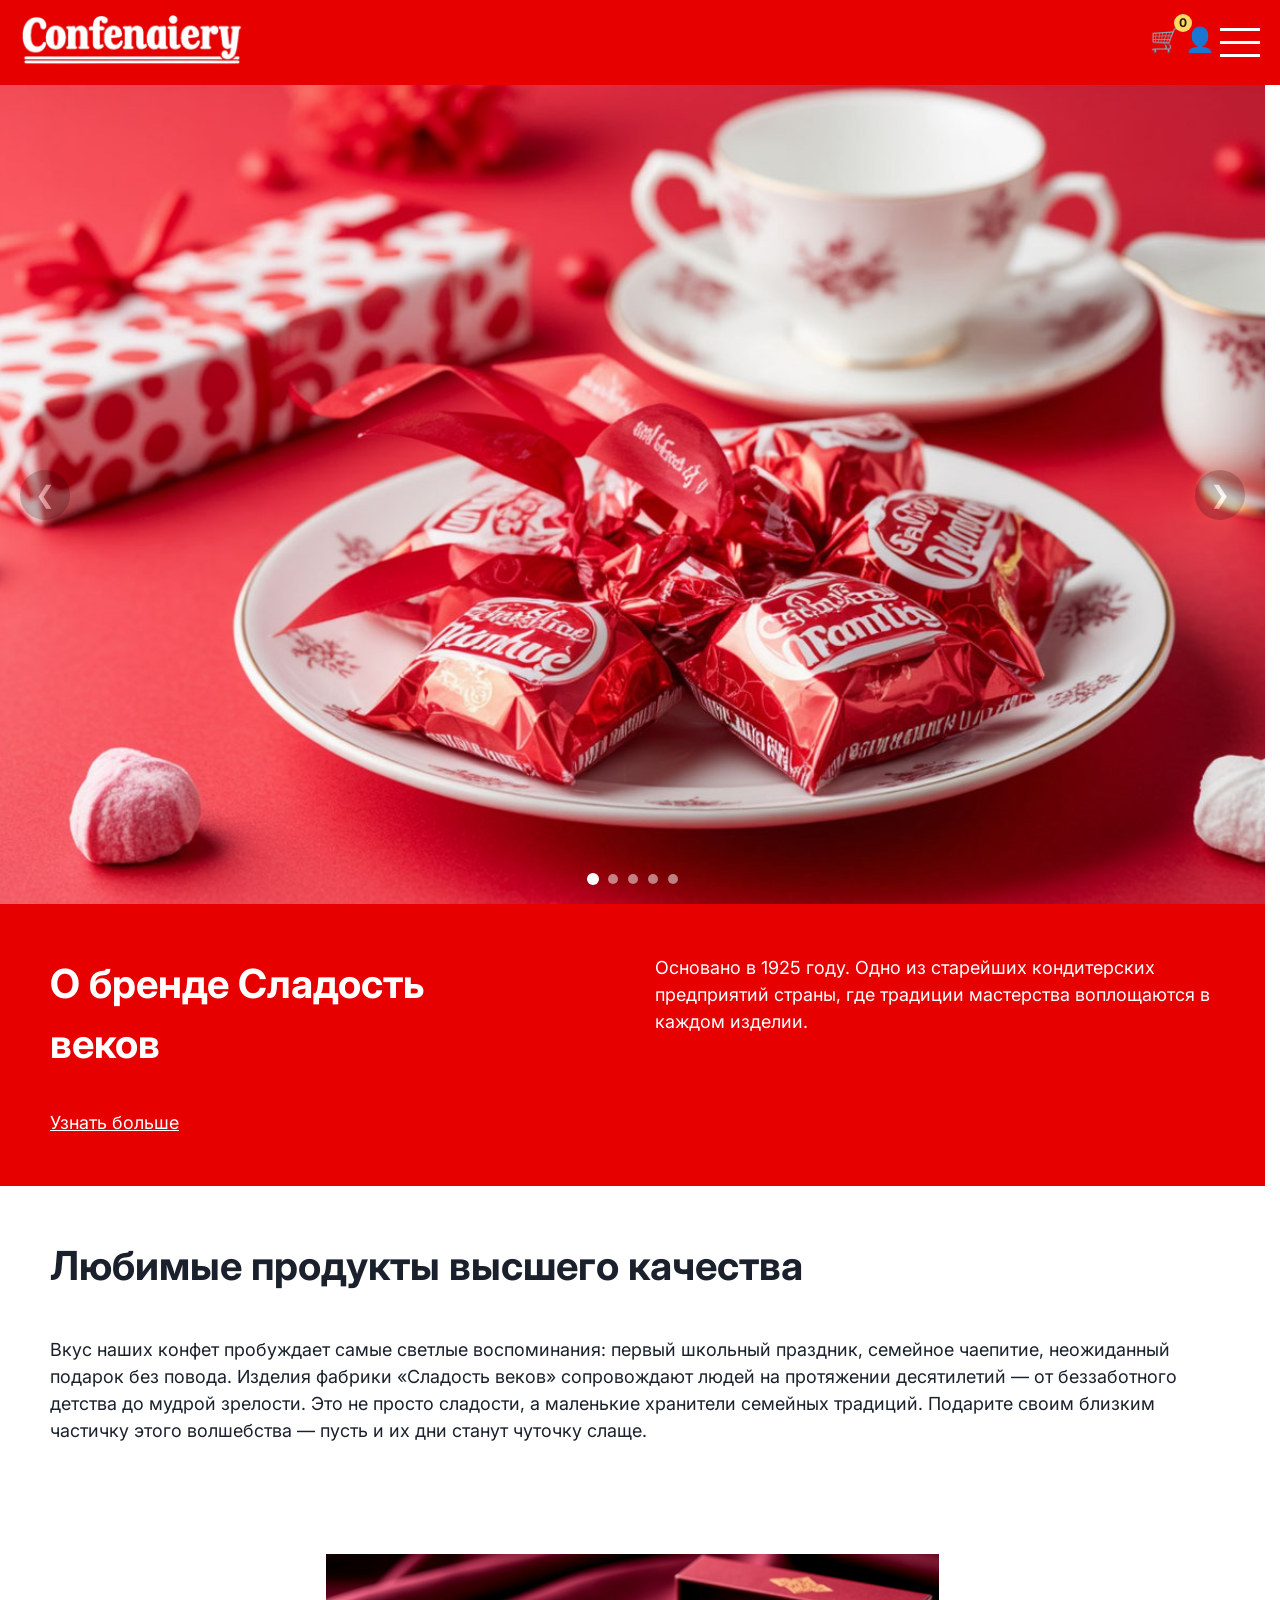
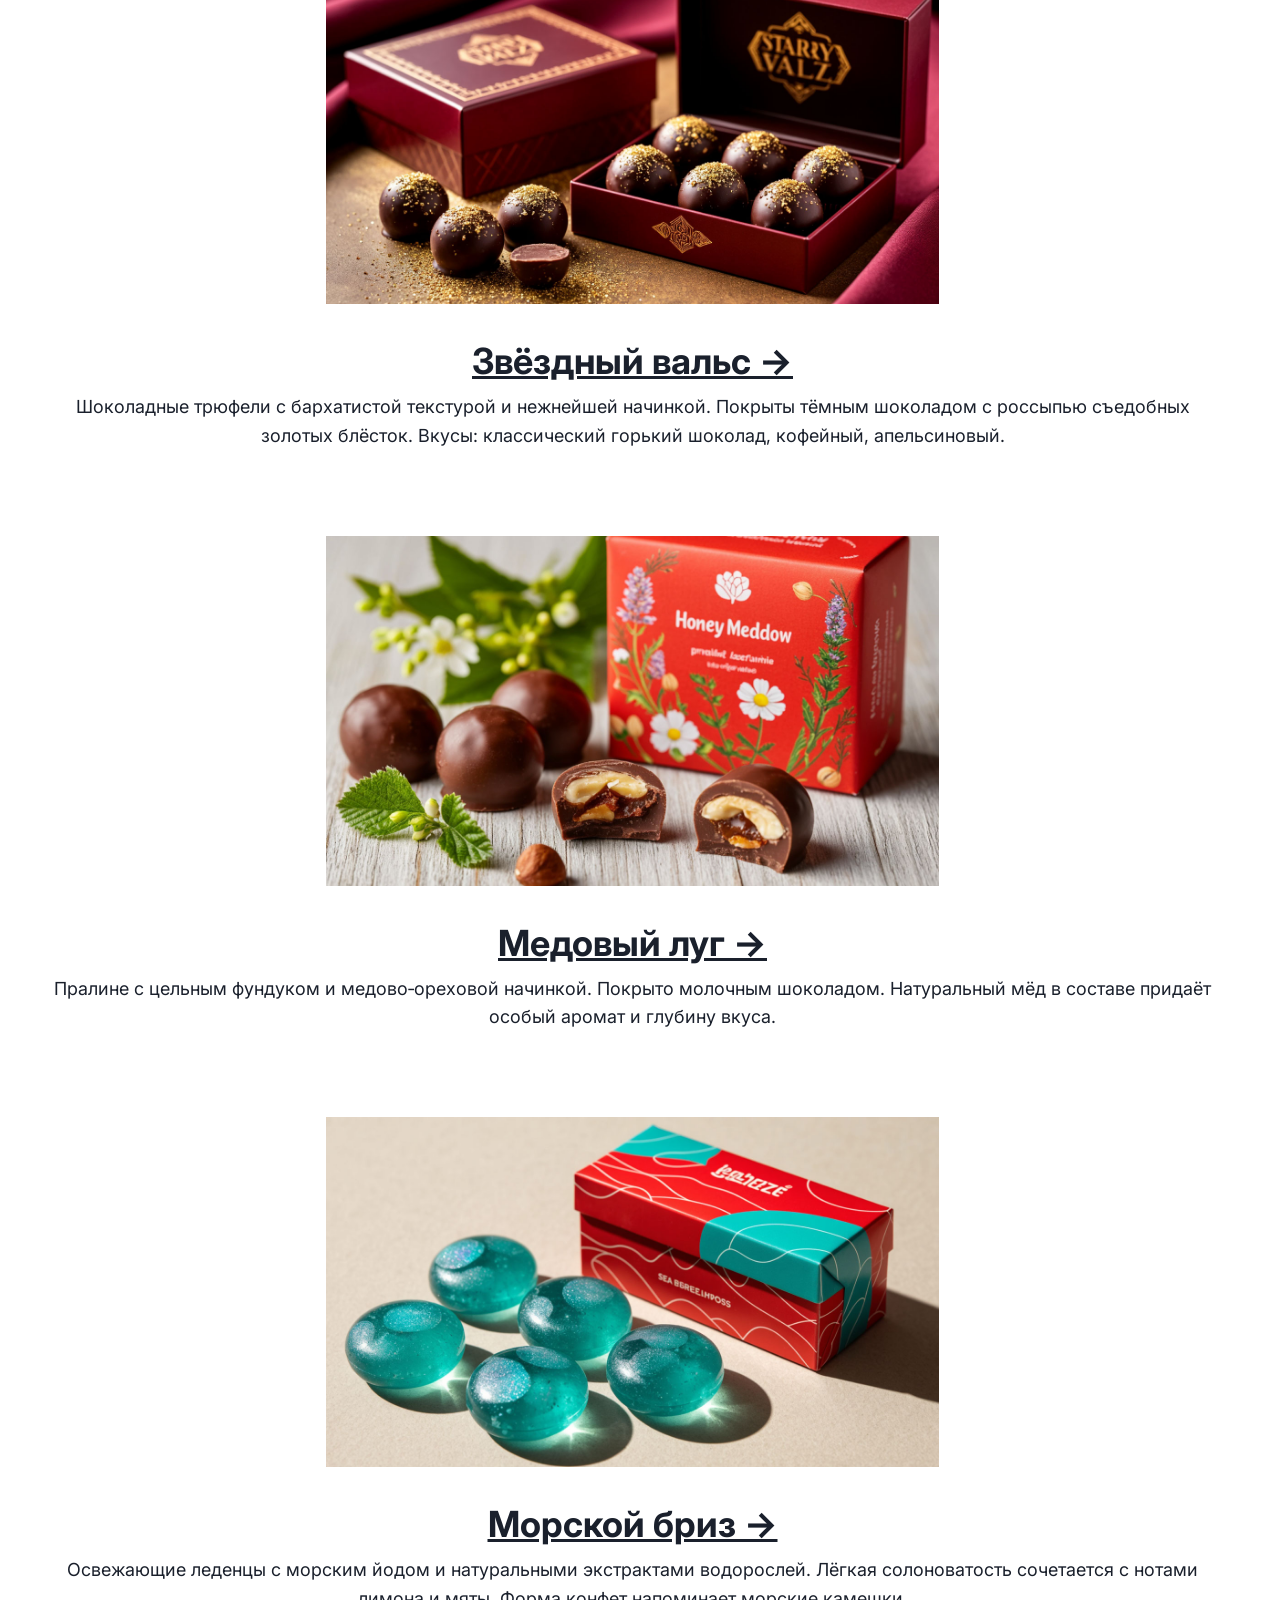
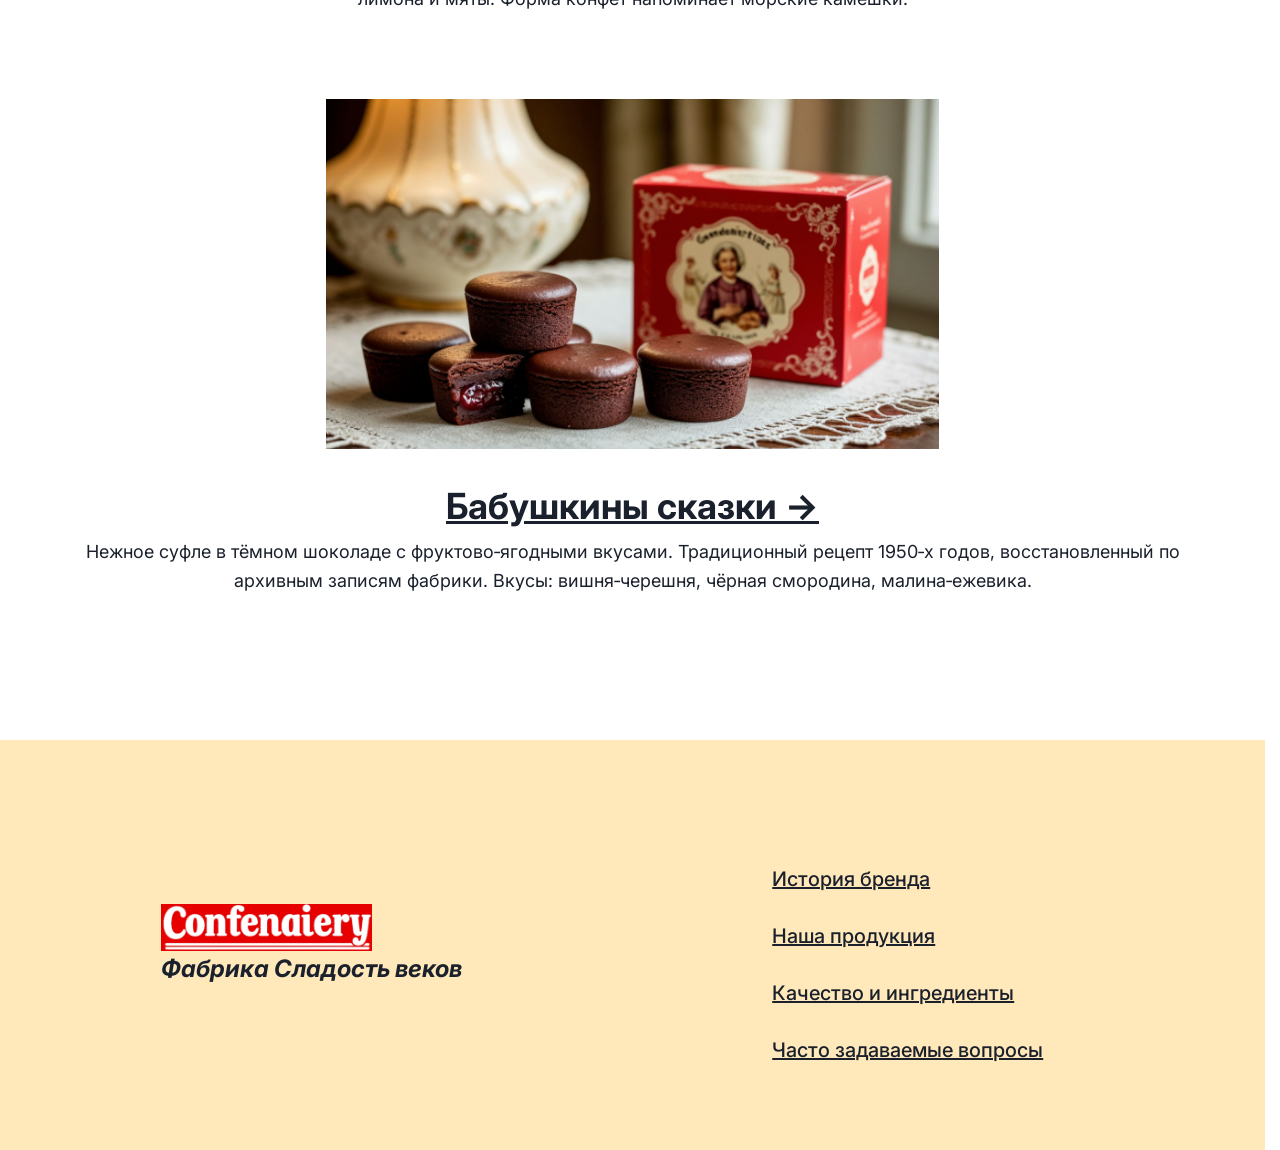
==== commit fbba1348: "captcha" ====
--- a/index.html
+++ b/index.html
@@ -4,62 +4,30 @@
     <meta charset="UTF-8">
     <meta name="viewport" content="width=device-width, initial-scale=1.0">
     <link rel="stylesheet" href="./styles.css">
-    <title></title>
+    <title>Сладость веков – Кондитерская фабрика</title>
 </head>
 <body>
-    <!-- <header>
-        <div class="logo-container">
-            <a class="header-logo" href="/">
-                <img src="/img/logo.png">
-            </a>
-        </div>
-
-        <div class="hd-right">
-            <div class="hd-burger">
-                <span></span>
-                <span></span>
-                <span></span>
-            </div>
-        </div>
-    </header>
-
-    <div class="burger-menu">
-        <div class="burger-container">
-            <div class="burger-column">
-                <ul>
-                    <li><a href="brandHistory.html">История бренда</a></li>
-                    <li><a href="products.html">Наша продукция</a></li>
-                    <li><a href="qualityAndIngredients.html">Качество и ингредиенты</a></li>
-                    <li><a href="FAQ.html">Часто задаваемые вопросы</a></li>
-                </ul>
-
-                <div class="divic">Продукты, любимые с детства</div>
-            </div>
-        </div>
-    </div> -->
-
+    <!-- Header будет создан через header.js -->
     <header></header>
 
-    
-
     <main class="content">
-<!-- #region banner -->
+        <!-- #region banner -->
         <div class="slider-container">
             <div class="slider-track">
                 <div class="slide">
-                    <img src="./img/main-banner/main-banner.jfif">
+                    <img src="./img/main-banner/main-banner.jfif" alt="Баннер 1">
                 </div>
                 <div class="slide">
-                    <img src="./img/main-banner/slide2.jfif">
+                    <img src="./img/main-banner/slide2.jfif" alt="Баннер 2">
                 </div>
                 <div class="slide">
-                    <img src="./img/main-banner/slide3.jfif">
+                    <img src="./img/main-banner/slide3.jfif" alt="Баннер 3">
                 </div>
                 <div class="slide">
-                    <img src="./img/main-banner/slide4.jfif">
+                    <img src="./img/main-banner/slide4.jfif" alt="Баннер 4">
                 </div>
                 <div class="slide">
-                    <img src="./img/main-banner/slide5.jfif">
+                    <img src="./img/main-banner/slide5.jfif" alt="Баннер 5">
                 </div>
             </div>
             
@@ -74,27 +42,26 @@
                 <span class="dot"></span>
             </div>
         </div>
-<!--#endregion -->
+        <!--#endregion -->
 
-<!--#region brand info -->
+        <!-- #region brand info -->
         <section class="brand-info-section">
             <div class="brand-info-container">
                 <div class="brand-info-left">
-                    <H3>О бренде Сладость веков</H3>
+                    <h3>О бренде Сладость веков</h3>
                     <a href="brandHistory.html">Узнать больше</a> 
                 </div>
                 <div class="brand-info-right">
                     Основано в 1925 году. Одно из старейших кондитерских предприятий страны, где традиции мастерства воплощаются в каждом изделии.
-                </div>
-                   
+                </div>     
             </div>
         </section>
-<!--#endregion -->
+        <!--#endregion -->
 
-<!--#region brand-lozung-section -->
+        <!-- #region brand-lozung-section -->
         <section class="brand-lozung-section">
             <div class="brand-lozung-container">
-                <H3>Любимые продукты высшего качества</H3>
+                <h3>Любимые продукты высшего качества</h3>
                 <div class="brand-lozung-text">
                     Вкус наших конфет пробуждает самые светлые воспоминания:
                     первый школьный праздник, семейное чаепитие,
@@ -107,8 +74,9 @@
                 </div>
             </div>
         </section>
-<!--#endregion  -->
+        <!--#endregion  -->
         
+        <!-- ТОВАРЫ ЗАГРУЖАЮТСЯ ДИНАМИЧЕСКИ -->
         <section class="products-section">
             <div class="products-container">
                 
@@ -161,8 +129,6 @@
                 </div>
             </div>
         </section>
-
-
     </main>
         
     <footer>
@@ -170,7 +136,7 @@
             <div class="footer-container">
                 <div class="left-column">
                     <div class="footer-info">
-                        <img src="/img/logo.png">
+                        <img src="/img/logo.png" alt="Логотип">
                         Фабрика Сладость веков
                     </div>
                 </div>
@@ -186,10 +152,10 @@
         </section>
     </footer>
 
+    <!-- ВАЖНО: ВСЕ СКРИПТЫ С type="module" -->
     <script src="js/header.js" type="module"></script>
-    <script src="backToTop.js"></script>
-    <script src="imageSlider.js"></script>
-    <script src="burger.js"></script>
-
+    <script src="js/backToTop.js" type="module"></script>
+    <script src="js/imageSlider.js" type="module"></script>
+    <script src="js/burger.js" type="module"></script>
 </body>
 </html>
--- a/styles.css
+++ b/styles.css
@@ -302,7 +302,7 @@
 .hd-right{
   display: flex;
   align-items: center;
-  gap: 20px;
+  gap: 5px;
 }
 
 
@@ -406,7 +406,7 @@
 
 .hd-icons {
     display: flex;
-    gap: 15px;
+    gap: 5px;
     align-items: center;
 }
 .hd-icon {
@@ -431,47 +431,316 @@
     justify-content: center;
 }
 
+.account-icon{
+  color: var(--color-dark);
+}
+
+/*#region account */
 /*#region account */
 .account-page .container, .cart-page .container {
     max-width: 1200px;
     margin: 100px auto 40px;
     padding: 20px;
     background: white;
-    border-radius: 16px;
-    box-shadow: 0 2px 10px rgba(0,0,0,0.1);
-}
+    border: 1px solid #ddd;
+}
+
 .tabs {
     display: flex;
     gap: 20px;
     margin-bottom: 20px;
     border-bottom: 1px solid #ddd;
 }
+
 .tab-btn {
     background: none;
     border: none;
     padding: 10px 20px;
-    font-size: 1.1rem;
+    font-size: 1rem;
     cursor: pointer;
-}
+    color: #666;
+}
+
 .tab-btn.active {
-    border-bottom: 2px solid #a3222f;
-    color: #a3222f;
-}
+    border-bottom: 2px solid var(--color-red);
+    color: var(--color-red);
+    font-weight: 600;
+}
+
 .tab-content {
     display: none;
 }
+
 .tab-content.active {
     display: block;
 }
+
 form input {
     width: 100%;
     padding: 10px;
     margin: 10px 0;
-    border: 1px solid #ccc;
-    border-radius: 8px;
-}
+    border: 1px solid #ddd;
+    font-family: var(--font-family-base);
+    font-size: 0.9rem;
+}
+
+form button {
+    background: var(--color-red);
+    color: white;
+    border: none;
+    padding: 10px 20px;
+    font-size: 0.9rem;
+    cursor: pointer;
+    margin-top: 10px;
+}
+
+form button:hover {
+    background: #b30000;
+}
+
+
+/* #region captcha */
+.captcha-refresh-block{
+    display: flex;
+}
+
+.captcha-refresh{
+    height: 100%;
+}
+/*#endregion */
+/*#endregion */
 /* Корзина */
+
+.cart-page .container {
+    max-width: 1200px;
+    margin: 100px auto 40px;
+    padding: 20px;
+    background: white;
+    border-radius: 0;
+    box-shadow: none;
+    border: 1px solid #ddd;
+}
+
+.cart-page h1 {
+    font-size: 1.8rem;
+    font-weight: 700;
+    color: var(--color-dark);
+    margin-bottom: 20px;
+    padding-bottom: 10px;
+    border-bottom: 1px solid #ddd;
+}
+
+.cart-items {
+    margin-bottom: 30px;
+}
+
 .cart-table {
+    width: 100%;
+    border-collapse: collapse;
+}
+
+.cart-table th {
+    background: #f5f5f5;
+    padding: 12px 15px;
+    text-align: left;
+    font-weight: 600;
+    border-bottom: 1px solid #ddd;
+}
+
+.cart-table td {
+    padding: 12px 15px;
+    border-bottom: 1px solid #eee;
+    vertical-align: middle;
+}
+
+.cart-table td:last-child,
+.cart-table th:last-child {
+    text-align: center;
+}
+
+.cart-qty {
+    width: 70px;
+    padding: 6px;
+    border: 1px solid #ddd;
+    text-align: center;
+    font-size: 0.9rem;
+}
+
+.remove-item {
+    background: #dc2626;
+    color: white;
+    border: none;
+    padding: 5px 12px;
+    cursor: pointer;
+    font-size: 0.75rem;
+}
+
+.remove-item:hover {
+    background: #b91c1c;
+}
+
+.item-total {
+    font-weight: 600;
+}
+
+.cart-summary {
+    margin-top: 30px;
+    padding: 20px;
+    background: #f9f9f9;
+    border: 1px solid #ddd;
+    text-align: right;
+}
+
+.summary-row {
+    margin: 8px 0;
+    font-size: 1rem;
+}
+
+.summary-row span:first-child {
+    margin-right: 20px;
+    color: #666;
+}
+
+.summary-row span:last-child {
+    font-weight: 600;
+}
+
+.discount-row span:last-child {
+    color: #10b981;
+}
+
+.total-row {
+    font-size: 1.3rem;
+    font-weight: bold;
+    margin-top: 15px;
+    padding-top: 10px;
+    border-top: 1px solid #ddd;
+}
+
+.total-row span:last-child {
+    color: var(--color-red);
+}
+
+.checkout-btn {
+    background: var(--color-red);
+    color: white;
+    border: none;
+    padding: 12px 30px;
+    font-size: 1rem;
+    cursor: pointer;
+    margin-top: 15px;
+    transition: background 0.2s;
+}
+
+.checkout-btn:hover {
+    background: #b30000;
+}
+
+/* Пустая корзина */
+.cart-items p {
+    text-align: center;
+    padding: 40px;
+    color: #666;
+    background: #fafafa;
+    border: 1px solid #ddd;
+}
+
+/* АДАПТИВ ДЛЯ ПЛАНШЕТОВ */
+@media (max-width: 768px) {
+    .cart-page .container {
+        margin: 80px auto 20px;
+        padding: 15px;
+    }
+    
+    .cart-page h1 {
+        font-size: 1.4rem;
+    }
+    
+    .cart-items {
+        overflow-x: auto;
+        -webkit-overflow-scrolling: touch;
+    }
+    
+    .cart-table {
+        min-width: 500px;
+        font-size: 0.85rem;
+    }
+    
+    .cart-table th,
+    .cart-table td {
+        padding: 8px 10px;
+    }
+    
+    .cart-qty {
+        width: 55px;
+        padding: 4px;
+    }
+    
+    .cart-summary {
+        padding: 15px;
+    }
+    
+    .summary-row {
+        font-size: 0.9rem;
+    }
+    
+    .total-row {
+        font-size: 1.1rem;
+    }
+    
+    .checkout-btn {
+        padding: 10px 20px;
+        width: 100%;
+    }
+    
+    .remove-item {
+        padding: 4px 8px;
+        font-size: 0.7rem;
+    }
+}
+
+/* АДАПТИВ ДЛЯ МОБИЛЬНЫХ */
+@media (max-width: 480px) {
+    .cart-page .container {
+        margin: 70px auto 15px;
+        padding: 12px;
+    }
+    
+    .cart-page h1 {
+        font-size: 1.2rem;
+    }
+    
+    .cart-table {
+        min-width: 420px;
+        font-size: 0.75rem;
+    }
+    
+    .cart-table th,
+    .cart-table td {
+        padding: 6px 8px;
+    }
+    
+    .cart-qty {
+        width: 45px;
+        padding: 3px;
+        font-size: 0.75rem;
+    }
+    
+    .cart-summary {
+        padding: 12px;
+    }
+    
+    .summary-row {
+        font-size: 0.8rem;
+    }
+    
+    .total-row {
+        font-size: 1rem;
+    }
+}
+
+
+/* .cart-table {
     width: 100%;
     border-collapse: collapse;
 }
@@ -508,7 +777,7 @@
     font-size: 1rem;
     cursor: pointer;
     margin-top: 15px;
-}
+} */
 /*#region */
 
 /*#endregion */
